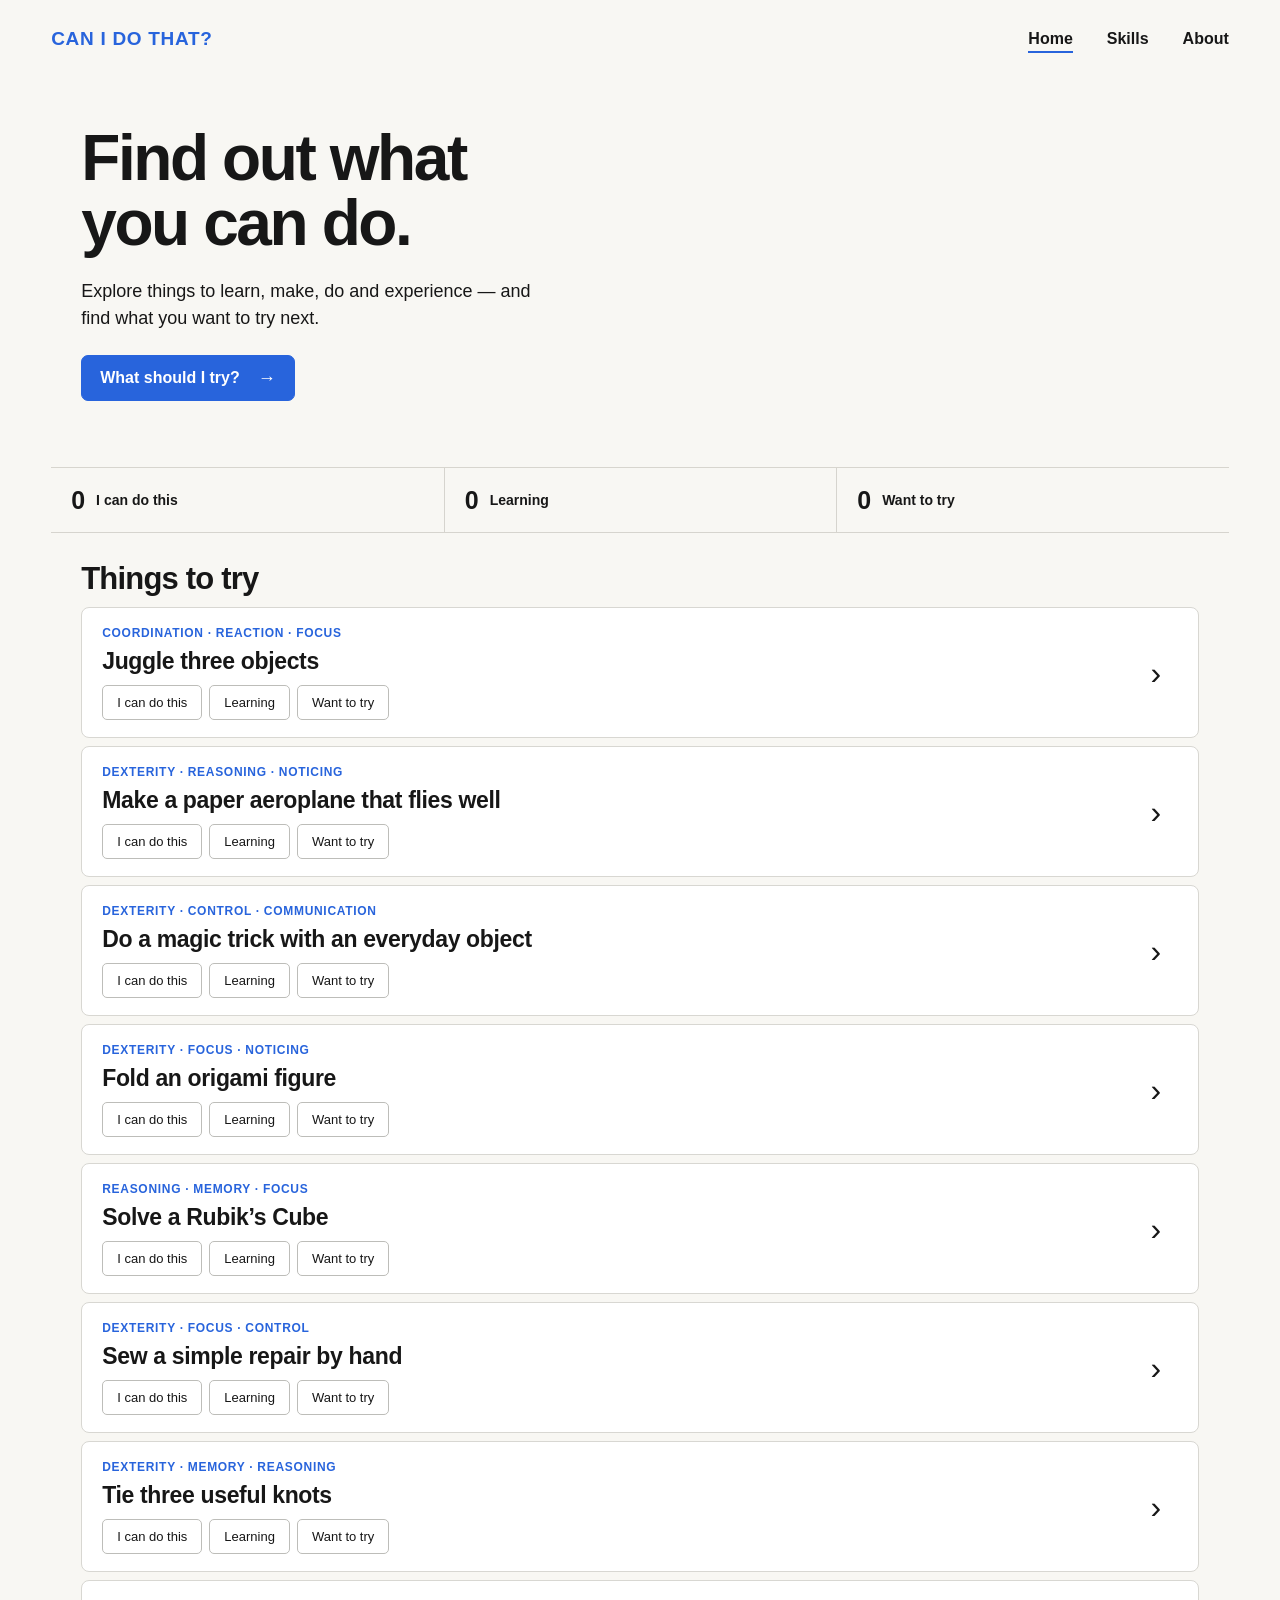
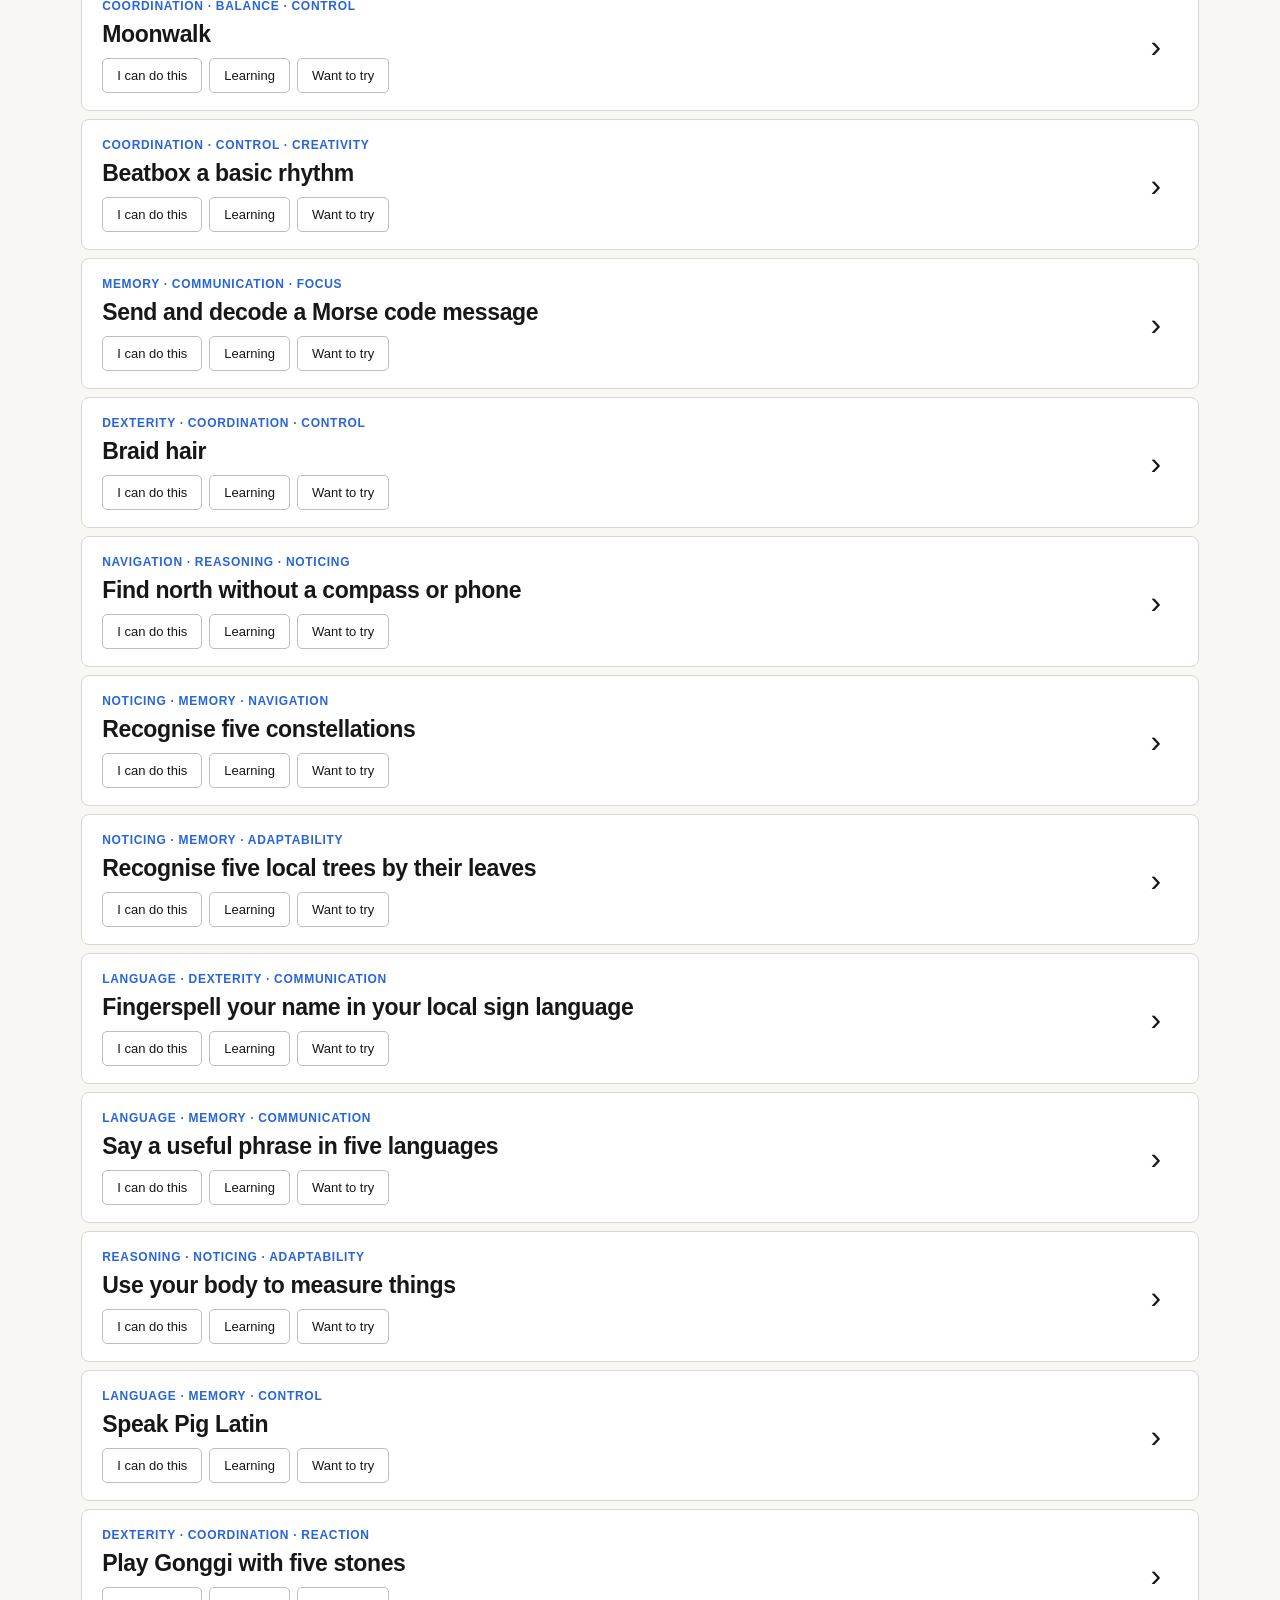
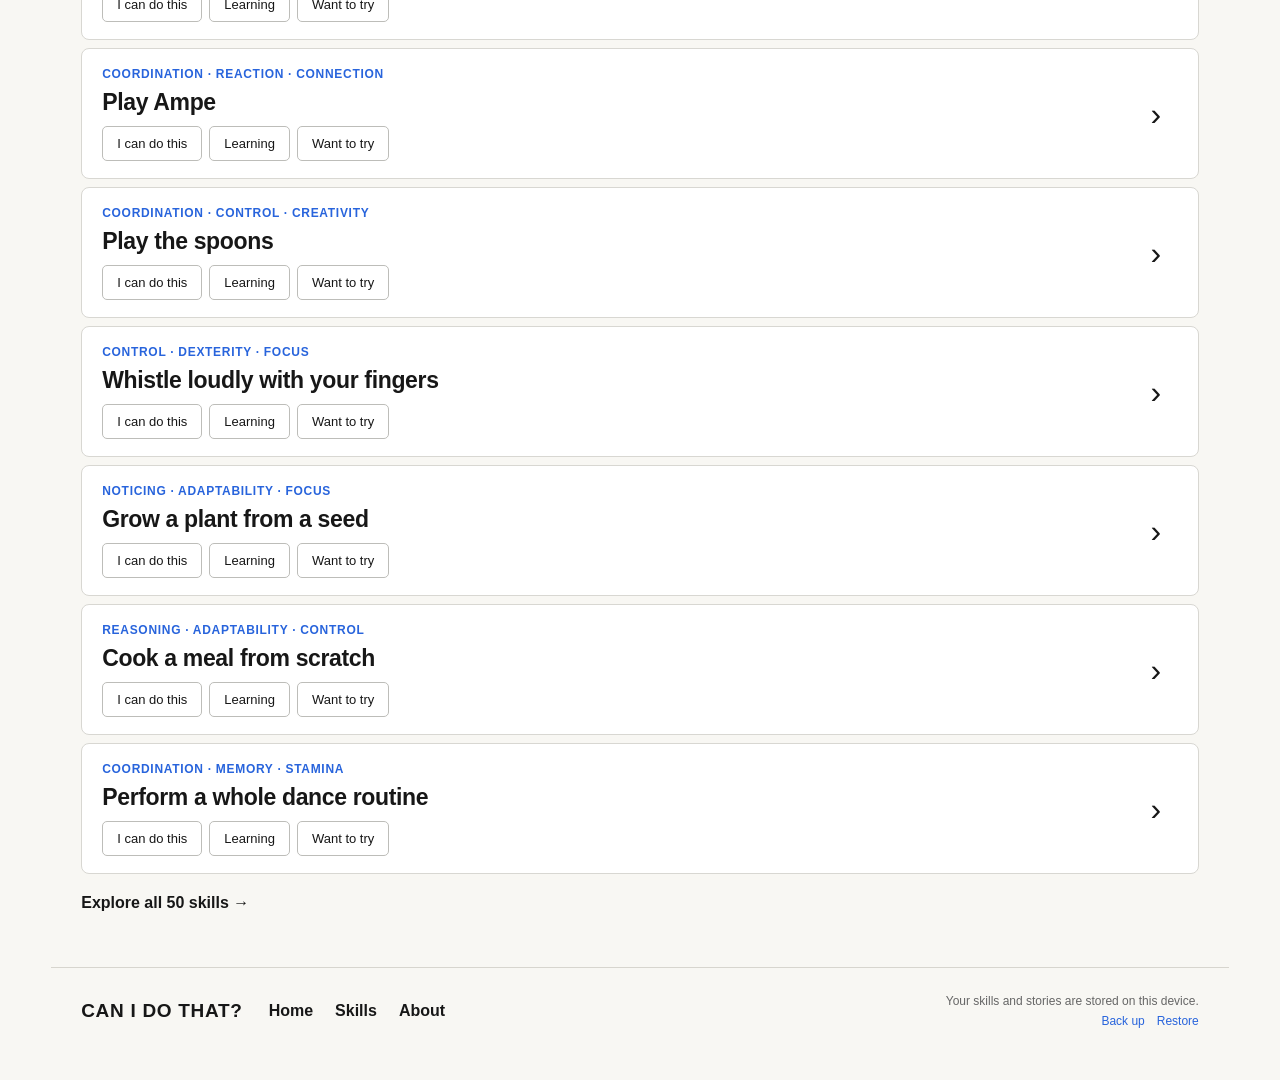
==== index.html @ 83c01583 "Add files via upload" ====
<!DOCTYPE html>
<html lang="en">
<head>
  <meta charset="UTF-8">
  <meta name="viewport" content="width=device-width, initial-scale=1.0">
  <title>Can I Do That?</title>
  <link rel="stylesheet" href="./style.css">
</head>

<body data-page="home">

  <main class="page">

    <header class="site-header">

      <a href="./index.html" class="brand">
        CAN I DO THAT?
      </a>

      <nav class="desktop-nav" aria-label="Main navigation">
        <a href="./index.html" aria-current="page">Home</a>
        <a href="./skills.html">Skills</a>
        <a href="./about.html">About</a>
      </nav>

    </header>


    <section class="hero">

      <div class="hero-copy">

        <h1>
          <span>Find out what</span>
          <span>you can do.</span>
        </h1>

        <p class="hero-intro">
          Explore things to learn, make, do and experience —
          and find what you want to try next.
        </p>

        <button
          class="primary-button home-try-button"
          type="button"
          data-open-try
        >
          What should I try?
          <span aria-hidden="true">→</span>
        </button>

      </div>


      <div class="hero-art">

        <img
          src="./images/hero.png"
          alt=""
          class="hero-image"
        >

      </div>

    </section>


    <section
      class="status-summary"
      aria-label="Your skill statuses"
    >

      <a
        class="summary-card"
        href="./skills.html?status=can"
      >
        <span
          id="canCount"
          class="summary-number"
        >
          0
        </span>

        <span class="summary-label">
          I can do this
        </span>
      </a>


      <a
        class="summary-card"
        href="./skills.html?status=learning"
      >
        <span
          id="learningCount"
          class="summary-number"
        >
          0
        </span>

        <span class="summary-label">
          Learning
        </span>
      </a>


      <a
        class="summary-card"
        href="./skills.html?status=want"
      >
        <span
          id="wantCount"
          class="summary-number"
        >
          0
        </span>

        <span class="summary-label">
          Want to try
        </span>
      </a>

    </section>


    <section class="skills-section home-skills">

      <div class="skills-heading">

        <h2>
          Things to try
        </h2>

      </div>


      <div
        id="homeSkillsContainer"
        class="skills-container"
      ></div>


      <a
        id="exploreAllSkills"
        class="explore-all-link"
        href="./skills.html"
      >
        Explore all skills →
      </a>

    </section>


    <footer class="site-footer">

      <a href="./index.html" class="footer-brand">
        CAN I DO THAT?
      </a>

      <nav class="footer-nav" aria-label="Footer navigation">
        <a href="./index.html">Home</a>
        <a href="./skills.html">Skills</a>
        <a href="./about.html">About</a>
      </nav>

      <div class="data-note">

        <p>
          Your skills and stories are stored on this device.
        </p>

        <div class="data-actions">

          <button type="button" data-backup>
            Back up
          </button>

          <button type="button" data-restore>
            Restore
          </button>

          <input
            class="restore-input"
            data-restore-input
            type="file"
            accept=".json,application/json"
          >

        </div>

      </div>

    </footer>

  </main>


  <!-- WHAT SHOULD I TRY? -->

  <dialog id="tryDialog" class="site-dialog">

    <div class="dialog-heading">

      <div>
        <p class="section-label">
          NOT SURE WHAT'S NEXT?
        </p>

        <h2>
          What should I try?
        </h2>
      </div>

      <button
        class="dialog-close"
        type="button"
        data-close-dialog="tryDialog"
      >
        Close
      </button>

    </div>

    <p class="dialog-intro">
      Pick something from the things you haven't started yet.
    </p>

    <button
      id="randomPickButton"
      class="primary-button"
      type="button"
    >
      What should I try?
    </button>

    <div
      id="suggestionResult"
      class="suggestion-result hidden"
    >

      <p class="section-label">
        HOW ABOUT...
      </p>

      <h3 id="suggestionName"></h3>

      <p
        id="suggestionCapabilities"
        class="suggestion-capabilities"
      ></p>

      <div class="suggestion-buttons">

        <button
          id="suggestionWantButton"
          class="primary-button"
          type="button"
        >
          Want to try
        </button>

        <button
          id="anotherSuggestionButton"
          type="button"
        >
          Another one
        </button>

      </div>

    </div>

    <p
      id="noSuggestionMessage"
      class="hidden"
    >
      Nothing to suggest right now.
    </p>

  </dialog>


  <!-- STORY -->

  <dialog
    id="storyDialog"
    class="site-dialog story-dialog"
  >

    <div class="dialog-heading">

      <div>

        <p class="section-label">
          YOUR STORY
        </p>

        <h2 id="storyDialogTitle">
          Your story
        </h2>

      </div>

      <button
        class="dialog-close"
        type="button"
        data-close-dialog="storyDialog"
      >
        Close
      </button>

    </div>

    <form id="storyForm">

      <label>
        When did you learn it?

        <input
          id="storyWhen"
          type="text"
          placeholder="Around 2007"
        >
      </label>

      <label>
        Who taught you?

        <input
          id="storyWho"
          type="text"
          placeholder="My grandad"
        >
      </label>

      <label>
        Where?

        <input
          id="storyWhere"
          type="text"
          placeholder="At home"
        >
      </label>

      <label>
        What do you remember?

        <textarea
          id="storyMemory"
          placeholder="The bit you want to remember..."
        ></textarea>
      </label>

      <div class="story-form-actions">

        <button
          class="primary-button"
          type="submit"
        >
          Save story
        </button>

        <button
          id="deleteStoryButton"
          class="text-button danger hidden"
          type="button"
        >
          Delete story
        </button>

      </div>

    </form>

  </dialog>


  <!-- ADD YOUR OWN SKILL -->

  <dialog id="addSkillDialog" class="site-dialog">

    <div class="dialog-heading">

      <div>

        <p class="section-label">
          YOUR COLLECTION
        </p>

        <h2 id="customSkillDialogTitle">
          Add your own skill
        </h2>

      </div>

      <button
        class="dialog-close"
        type="button"
        data-close-dialog="addSkillDialog"
      >
        Close
      </button>

    </div>

    <label>
      Skill name

      <input
        id="newSkillName"
        type="text"
        placeholder="Make Grandma's bread"
      >
    </label>

    <label>
      Human capability
      <span class="optional">(optional)</span>

      <select id="newSkillCapability">
        <option value="">
          No capability
        </option>
      </select>
    </label>

    <p
      id="addSkillMessage"
      class="form-message"
    ></p>

    <button
      id="saveNewSkillButton"
      class="primary-button"
      type="button"
    >
      Add skill
    </button>

  </dialog>


  <!-- HIDDEN SKILLS -->

  <dialog id="hiddenSkillsDialog" class="site-dialog">

    <div class="dialog-heading">

      <div>

        <p class="section-label">
          HIDDEN
        </p>

        <h2>
          Hidden skills
        </h2>

      </div>

      <button
        class="dialog-close"
        type="button"
        data-close-dialog="hiddenSkillsDialog"
      >
        Close
      </button>

    </div>

    <p class="form-help">
      Bring back only the ones you want.
    </p>

    <div id="hiddenSkillsContainer"></div>

  </dialog>


  <script src="./script.js"></script>

</body>
</html>
---- style.css ----
* {
  box-sizing: border-box;
}

html {
  scroll-behavior: smooth;
}

body {
  margin: 0;
  background: #f8f7f3;
  color: #171717;
  font-family: Arial, Helvetica, sans-serif;
}

button,
input,
textarea,
select {
  font: inherit;
}

button,
a {
  -webkit-tap-highlight-color: transparent;
}

button {
  cursor: pointer;
}

.hidden {
  display: none !important;
}

.page {
  width: min(92%, 1180px);
  margin: 0 auto;
  padding-bottom: 42px;
}


/* HEADER */

.site-header {
  min-height: 78px;
  display: flex;
  justify-content: space-between;
  align-items: center;
  gap: 30px;
  border-bottom: 1px solid transparent;
}

.brand {
  color: #2864dc;
  font-size: 19px;
  font-weight: 800;
  letter-spacing: 0.7px;
  text-decoration: none;
}

.footer-brand {
  color: #171717;
  font-size: 19px;
  font-weight: 800;
  letter-spacing: 0.7px;
  text-decoration: none;
}

.desktop-nav {
  display: flex;
  align-items: center;
  gap: 34px;
}

.desktop-nav a,
.footer-nav a {
  color: #171717;
  font-weight: 600;
  text-decoration: none;
}

.desktop-nav a {
  position: relative;
}

.desktop-nav a::after {
  content: "";
  position: absolute;
  left: 0;
  right: 0;
  bottom: -5px;
  height: 2px;
  background: #2864dc;
  transform: scaleX(0);
  transform-origin: left;
  transition: transform 0.18s ease;
}

.desktop-nav a[aria-current="page"]::after {
  transform: scaleX(1);
}

.desktop-nav a:hover::after {
  transform: scaleX(1);
}

.footer-nav a:hover {
  text-decoration: underline;
}


/* HOME HERO */

.hero {
  min-height: 390px;
  display: grid;
  grid-template-columns:
    minmax(470px, 1.03fr)
    minmax(350px, 0.97fr);
  align-items: center;
  column-gap: 48px;
  padding: 10px 30px 28px;
  border-bottom: 1px solid #d7d5ce;
}

.hero-copy {
  max-width: 630px;
  padding-right: 10px;
}

.hero h1 {
  margin: 0;
  font-size: clamp(46px, 5vw, 69px);
  line-height: 1.02;
  letter-spacing: -2.4px;
}

.hero h1 span {
  display: block;
}

.hero-intro {
  max-width: 455px;
  margin: 22px 0 0;
  font-size: 18px;
  line-height: 1.5;
}


/* BUTTONS */

.hero-button,
.primary-button,
.secondary-button,
.show-more-button {
  min-height: 46px;
  border-radius: 7px;
  padding: 0 18px;
  font-weight: 700;
}

.hero-button {
  display: inline-flex;
  align-items: center;
  gap: 18px;
  margin-top: 23px;
  border: 1px solid #2a2a2a;
  color: #171717;
  background: transparent;
}

.hero-button:hover,
.secondary-button:hover,
.show-more-button:hover {
  background: #ffffff;
}

.primary-button {
  min-height: 46px;
  border: 1px solid #2864dc;
  border-radius: 7px;
  padding: 0 18px;
  background: #2864dc;
  color: #ffffff;
  font-weight: 700;
}

.primary-button:hover {
  filter: brightness(0.96);
}

.secondary-button,
.show-more-button {
  border: 1px solid #bdbdb9;
  background: transparent;
  color: #171717;
}


/* HOME WHAT SHOULD I TRY */

.home-try-button {
  display: inline-flex;
  align-items: center;
  justify-content: center;
  gap: 18px;
  margin-top: 23px;
}

.home-try-button span {
  font-size: 18px;
  line-height: 1;
}


/* HERO IMAGE */

.hero-art {
  min-width: 0;
  display: flex;
  align-items: center;
  justify-content: center;
}

.hero-image {
  display: block;
  width: 100%;
  max-width: 500px;
  height: auto;
  object-fit: contain;
  transform: translateY(-12px);
}


/* SHARED STATUS SUMMARY */

.status-summary {
  width: 100%;
  display: grid;
  grid-template-columns: repeat(3, minmax(0, 1fr));
  border-bottom: 1px solid #d6d4ce;
}

.summary-card {
  min-height: 64px;
  display: flex;
  align-items: center;
  gap: 11px;
  padding: 9px 20px;
  color: #171717;
  text-decoration: none;
}

.summary-card + .summary-card {
  border-left: 1px solid #d6d4ce;
}

.summary-card:hover {
  background: #f3f2ed;
}

.summary-number {
  flex: 0 0 auto;
  font-size: 25px;
  font-weight: 800;
  line-height: 1;
}

.summary-label {
  font-size: 14px;
  font-weight: 600;
  line-height: 1.2;
}


/* SKILLS SECTIONS */

.skills-section {
  padding: 28px 30px 0;
}

.skills-heading {
  display: flex;
  justify-content: space-between;
  align-items: center;
  gap: 20px;
}

.skills-heading h2 {
  margin: 0;
  font-size: 31px;
  letter-spacing: -0.8px;
}

.section-action-button,
.text-button {
  border: 0;
  padding: 6px 0;
  background: transparent;
  color: #555555;
  font-size: 14px;
}

.section-action-button:hover,
.text-button:hover {
  color: #2864dc;
  text-decoration: underline;
}

.explore-all-link {
  display: inline-flex;
  margin-top: 20px;
  color: #171717;
  font-size: 16px;
  font-weight: 700;
  text-decoration: none;
}

.explore-all-link:hover {
  text-decoration: underline;
}


/* STANDARD PAGE INTRO */

.skills-page-intro,
.about-page-intro {
  padding: 52px 30px 26px;
  border-bottom: 1px solid #d7d5ce;
}

.skills-page-intro h1,
.about-page h1 {
  margin: 4px 0 8px;
  font-size: clamp(40px, 5vw, 64px);
  letter-spacing: -2px;
}

.skills-page-intro > p:last-child {
  margin: 0;
  font-size: 19px;
  line-height: 1.5;
}

.section-label {
  margin: 0;
  color: #2864dc;
  font-size: 11px;
  font-weight: 800;
  letter-spacing: 1px;
}


/* ALL SKILLS PAGE */

.skills-page-actions {
  display: flex;
  gap: 10px;
  flex-wrap: wrap;
  margin-bottom: 16px;
}


/* SEARCH */

.skills-tools {
  max-width: 520px;
}

.search-wrap {
  position: relative;
  min-width: 0;
}

.search-wrap input {
  width: 100%;
  height: 46px;
  margin: 0;
  padding: 0 72px 0 45px;
  border: 1px solid #c9c9c5;
  border-radius: 6px;
  background: #ffffff;
  color: #171717;
  font-size: 16px;
}

.search-wrap input:focus,
input:focus,
textarea:focus,
select:focus {
  outline: 2px solid #2864dc;
  outline-offset: 1px;
}

.search-icon {
  position: absolute;
  left: 15px;
  top: 50%;
  transform: translateY(-50%);
  color: #505050;
  font-size: 23px;
  pointer-events: none;
}

.clear-search-button {
  position: absolute;
  right: 8px;
  top: 50%;
  transform: translateY(-50%);
  border: 0;
  padding: 8px;
  color: #2864dc;
  background: transparent;
}


/* CAPABILITY FILTERS */

.filter-block {
  margin-top: 18px;
}

.filter-label {
  margin: 0 0 9px;
  font-size: 13px;
  font-weight: 700;
}

.capability-filters {
  display: flex;
  flex-wrap: wrap;
  gap: 7px;
}

.filter-button {
  min-height: 36px;
  padding: 6px 12px;
  border: 1px solid #c4c3be;
  border-radius: 999px;
  background: transparent;
  color: #171717;
}

.filter-button:hover {
  border-color: #2864dc;
}

.filter-button.active {
  border-color: #2864dc;
  background: #e8f0ff;
  color: #174fae;
  font-weight: 700;
}


/* RESULTS */

.results-line {
  display: flex;
  justify-content: space-between;
  align-items: center;
  gap: 18px;
  margin-top: 22px;
}

.results-line p {
  margin: 0;
  color: #555555;
  font-size: 14px;
}

.personal-view {
  margin-top: 10px;
  padding: 10px 12px;
  border: 1px solid #d8d7d2;
  border-radius: 7px;
  background: #ffffff;
  font-size: 14px;
}

.personal-view a {
  color: #2864dc;
}


/* SKILL CARDS */

.skills-container {
  margin-top: 10px;
}

.skill-card {
  position: relative;
  margin-top: 8px;
  padding: 17px 74px 17px 20px;
  background: #ffffff;
  border: 1px solid #d8d7d2;
  border-radius: 8px;
}

.skill-card:first-child {
  margin-top: 0;
}

.skill-main {
  min-width: 0;
  width: 100%;
}

.capabilities {
  margin: 0;
  color: #2864dc;
  font-size: 12px;
  line-height: 1.4;
  font-weight: 800;
  letter-spacing: 0.7px;
}

.custom-label {
  margin-left: 8px;
  padding: 2px 5px;
  border: 1px solid #c9c9c5;
  border-radius: 4px;
  color: #666666;
  font-size: 10px;
  font-weight: 700;
  letter-spacing: 0.5px;
}

.skill-card h3 {
  margin: 6px 0 0;
  font-size: 23px;
  line-height: 1.14;
  letter-spacing: -0.35px;
}


/* CARD ARROW */

.skill-toggle {
  position: absolute;
  right: 20px;
  top: 50%;
  transform: translateY(-50%);
  width: 44px;
  height: 44px;
  border: 0;
  background: transparent;
  color: #171717;
  font-size: 32px;
  line-height: 1;
  transition: transform 0.18s ease;
}

.skill-card.details-open .skill-toggle {
  transform: translateY(-50%) rotate(90deg);
}


/* STATUS BUTTONS */

.status-buttons {
  display: flex;
  flex-wrap: wrap;
  gap: 7px;
  margin-top: 11px;
}

.status-buttons button {
  min-height: 35px;
  padding: 7px 14px;
  border: 1px solid #bdbdb9;
  border-radius: 5px;
  background: transparent;
  color: #171717;
  font-size: 13px;
}

.status-buttons button:hover {
  border-color: #2864dc;
}

.status-buttons button.selected {
  border-color: #2864dc;
  background: #e8f0ff;
  color: #174fae;
  box-shadow:
    inset 0 0 0 1px rgba(40, 100, 220, 0.2);
  font-weight: 700;
}


/* CARD DETAILS */

.skill-details {
  margin-top: 16px;
  padding-top: 17px;
  border-top: 1px solid #dfded8;
}

.story-heading {
  margin: 0 0 10px;
  color: #2864dc;
  font-size: 11px;
  font-weight: 800;
  letter-spacing: 1px;
}

.story-display {
  margin: 0 0 12px;
}

.story-details {
  margin: 0;
  color: #666666;
  font-size: 14px;
  line-height: 1.5;
}

.story-memory {
  max-width: 650px;
  margin: 9px 0 0;
  font-size: 15px;
  line-height: 1.55;
}

.skill-secondary-actions,
.story-saved-actions {
  display: flex;
  flex-wrap: wrap;
  gap: 16px;
  align-items: center;
}

.skill-secondary-actions {
  justify-content: flex-end;
  padding-top: 14px;
  border-top: 1px solid #e5e3dd;
}

.skill-action {
  padding: 0;
  border: 0;
  background: transparent;
  color: #555555;
  font-size: 13px;
}

.skill-action:hover {
  color: #2864dc;
  text-decoration: underline;
}

.danger {
  color: #aa2222;
}


/* SHOW MORE */

.show-more-button {
  display: block;
  min-width: 160px;
  margin: 22px auto 0;
}


/* FOOTER */

.site-footer {
  margin-top: 55px;
  padding: 26px 30px 10px;
  border-top: 1px solid #d7d5ce;
  display: grid;
  grid-template-columns: auto 1fr auto;
  align-items: center;
  gap: 26px;
}

.footer-nav {
  display: flex;
  gap: 22px;
}

.data-note {
  text-align: right;
  color: #666666;
  font-size: 12px;
}

.data-note p {
  margin: 0 0 6px;
}

.data-actions {
  display: flex;
  justify-content: flex-end;
  gap: 12px;
}

.data-actions button {
  border: 0;
  padding: 0;
  background: transparent;
  color: #2864dc;
  font-size: 12px;
}

.restore-input {
  display: none;
}


/* DIALOGS / POPUPS */

.site-dialog {
  width: min(92%, 600px);
  padding: 26px;
  border: 1px solid #d1cfc8;
  border-radius: 10px;
  background: #f8f7f3;
  color: #171717;
}

.site-dialog::backdrop {
  background: rgba(0, 0, 0, 0.35);
}

.dialog-heading {
  display: flex;
  justify-content: space-between;
  gap: 20px;
  align-items: flex-start;
  margin-bottom: 18px;
}

.dialog-heading h2 {
  margin: 4px 0 0;
  font-size: 29px;
  letter-spacing: -0.6px;
}

.dialog-close {
  border: 0;
  background: transparent;
  color: #555555;
  padding: 4px;
}

.dialog-intro,
.form-help {
  color: #666666;
  line-height: 1.5;
}

.site-dialog label {
  display: block;
  margin-top: 14px;
  font-weight: 700;
  font-size: 14px;
}

.site-dialog input,
.site-dialog textarea,
.site-dialog select {
  width: 100%;
  margin-top: 7px;
  padding: 11px 12px;
  border: 1px solid #c9c9c5;
  border-radius: 6px;
  background: #ffffff;
  color: #171717;
  font-size: 16px;
}

.site-dialog textarea {
  min-height: 105px;
  resize: vertical;
}

.optional {
  color: #777777;
  font-weight: 400;
}

.form-message {
  min-height: 18px;
  margin: 10px 0;
  color: #aa2222;
  font-size: 13px;
}


/* RANDOM SKILL */

.suggestion-result {
  margin-top: 20px;
  padding-top: 18px;
  border-top: 1px solid #d8d7d2;
}

.suggestion-result h3 {
  margin: 7px 0;
  font-size: 28px;
}

.suggestion-capabilities {
  margin: 0;
  color: #2864dc;
  font-size: 12px;
  font-weight: 800;
  letter-spacing: 0.6px;
  text-transform: uppercase;
}

.suggestion-buttons {
  display: flex;
  gap: 10px;
  margin-top: 18px;
}

.suggestion-buttons > button:last-child {
  border: 0;
  background: transparent;
  color: #555555;
}


/* STORY FORM */

.story-form-actions {
  display: flex;
  align-items: center;
  gap: 16px;
  margin-top: 18px;
}


/* HIDDEN SKILLS */

.hidden-skill-row {
  display: flex;
  justify-content: space-between;
  align-items: center;
  gap: 16px;
  padding: 12px 0;
  border-bottom: 1px solid #dfddd6;
}

.hidden-skill-row span {
  display: block;
  margin-top: 3px;
  color: #666666;
  font-size: 12px;
}

.hidden-skill-row button {
  border: 0;
  background: transparent;
  color: #2864dc;
}


/* ABOUT PAGE */

.about-page {
  padding: 0;
}

.about-page-intro-inner {
  max-width: 790px;
}

.about-lead {
  margin: 0;
  font-size: 19px;
  font-weight: 400;
  line-height: 1.5;
}


/* ABOUT BODY COPY */

.about-copy {
  max-width: 850px;
  padding-left: 30px;
  padding-right: 30px;
  font-size: 18px;
  line-height: 1.65;
}

.about-copy-opening {
  padding-top: 34px;
  padding-bottom: 22px;
}

.about-copy-middle {
  padding-top: 36px;
  padding-bottom: 24px;
}

.about-copy p {
  margin: 0 0 21px;
}

.about-copy p:last-child {
  margin-bottom: 0;
}


/* ABOUT ACTION WORDS */

.about-action-strip {
  min-height: 110px;
  display: flex;
  align-items: center;
  justify-content: space-between;
  gap: 20px;
  padding: 28px 30px;
  color: #2864dc;
  overflow: hidden;
}

.about-action-strip span {
  font-size: clamp(20px, 2.4vw, 31px);
  font-weight: 800;
  letter-spacing: -0.5px;
}


/* ABOUT CLOSING */

.about-closing {
  padding: 42px 30px 34px;
}

.about-closing-inner {
  max-width: 980px;
}

.about-closing-main {
  margin: 0;
  font-size: clamp(38px, 4.8vw, 61px);
  font-weight: 800;
  line-height: 1.05;
  letter-spacing: -2px;
}

.about-closing-blue {
  margin-top: 6px;
  color: #2864dc;
}

.about-closing-support {
  max-width: 700px;
  margin: 28px 0 0;
  font-size: 18px;
  line-height: 1.55;
}

.about-closing-question {
  display: inline-flex;
  align-items: center;
  gap: 14px;
  margin: 34px 0 0;
  font-size: clamp(30px, 3.5vw, 44px);
  font-weight: 800;
  line-height: 1.1;
  letter-spacing: -1.2px;
}

.about-closing-question span {
  color: #2864dc;
  font-size: 0.95em;
}


/* ABOUT FOOTER */

body[data-page="about"] .site-footer {
  margin-top: 26px;
  border-top: 1px solid #d7d5ce;
}


/* MOBILE */

@media (max-width: 820px) {

  .page {
    width: min(94%, 760px);
  }

  .site-header {
    min-height: 68px;
    gap: 18px;
  }

  .brand {
    font-size: 16px;
  }

  .desktop-nav {
    gap: 16px;
  }

  .desktop-nav a {
    font-size: 14px;
  }

  .hero {
    min-height: 0;
    grid-template-columns: 1fr;
    gap: 25px;
    padding: 34px 16px 28px;
  }

  .hero-copy {
    padding-right: 0;
  }

  .hero h1 {
    font-size: clamp(43px, 12vw, 60px);
  }

  .hero-art {
    order: -1;
  }

  .hero-image {
    max-width: 390px;
    transform: none;
  }


  /* MOBILE STATUS SUMMARY */

  .status-summary {
    grid-template-columns: 1fr;
  }

  .summary-card + .summary-card {
    border-left: 0;
    border-top: 1px solid #d6d4ce;
  }


  /* MOBILE PAGE SPACING */

  .skills-section,
  .skills-page-intro,
  .about-page-intro,
  .about-copy,
  .about-closing {
    padding-left: 16px;
    padding-right: 16px;
  }

  .skills-page-intro,
  .about-page-intro {
    padding-top: 40px;
    padding-bottom: 24px;
  }


  /* MOBILE ABOUT */

  .about-copy-opening {
    padding-top: 28px;
    padding-bottom: 22px;
  }

  .about-copy-middle {
    padding-top: 28px;
    padding-bottom: 24px;
  }

  .about-action-strip {
    min-height: 0;
    display: flex;
    flex-wrap: wrap;
    justify-content: flex-start;
    gap: 12px 20px;
    padding: 24px 16px;
  }

  .about-action-strip span {
    font-size: 20px;
  }

  .about-closing {
    padding-top: 36px;
    padding-bottom: 28px;
  }

  .about-closing-main {
    font-size: clamp(34px, 10vw, 48px);
  }

  .about-closing-support {
    margin-top: 24px;
    font-size: 17px;
  }

  .about-closing-question {
    margin-top: 28px;
    font-size: clamp(29px, 8vw, 38px);
  }

  body[data-page="about"] .site-footer {
    margin-top: 20px;
  }


  /* MOBILE SKILLS */

  .skills-heading {
    align-items: flex-start;
    flex-direction: column;
    gap: 8px;
  }

  .capability-filters {
    flex-wrap: nowrap;
    overflow-x: auto;
    padding-bottom: 5px;
  }

  .filter-button {
    flex: 0 0 auto;
  }

  .skill-card {
    padding: 16px 58px 16px 15px;
  }

  .skill-toggle {
    right: 8px;
  }

  .status-buttons button {
    flex: 1 1 auto;
  }


  /* MOBILE FOOTER */

  .site-footer {
    grid-template-columns: 1fr;
    align-items: start;
    padding-left: 16px;
    padding-right: 16px;
  }

  .data-note {
    text-align: left;
  }

  .data-actions {
    justify-content: flex-start;
  }
}
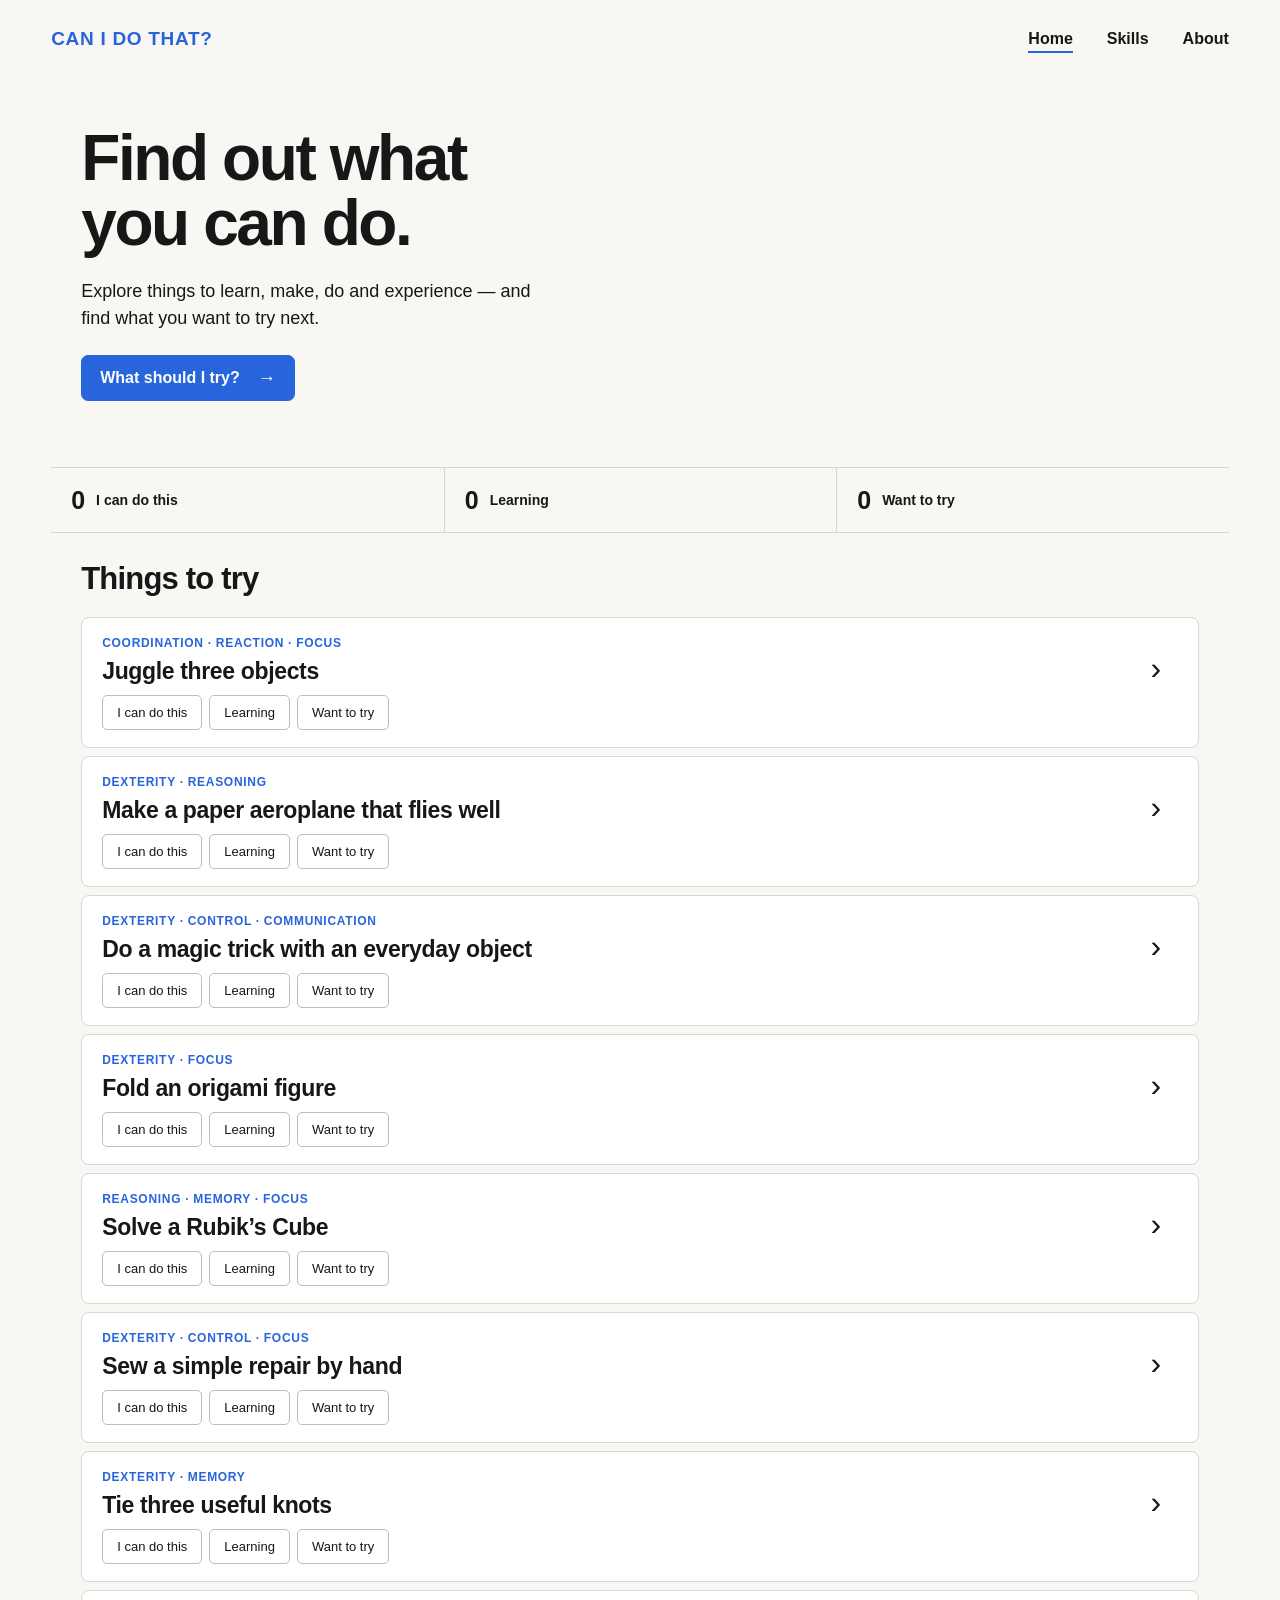
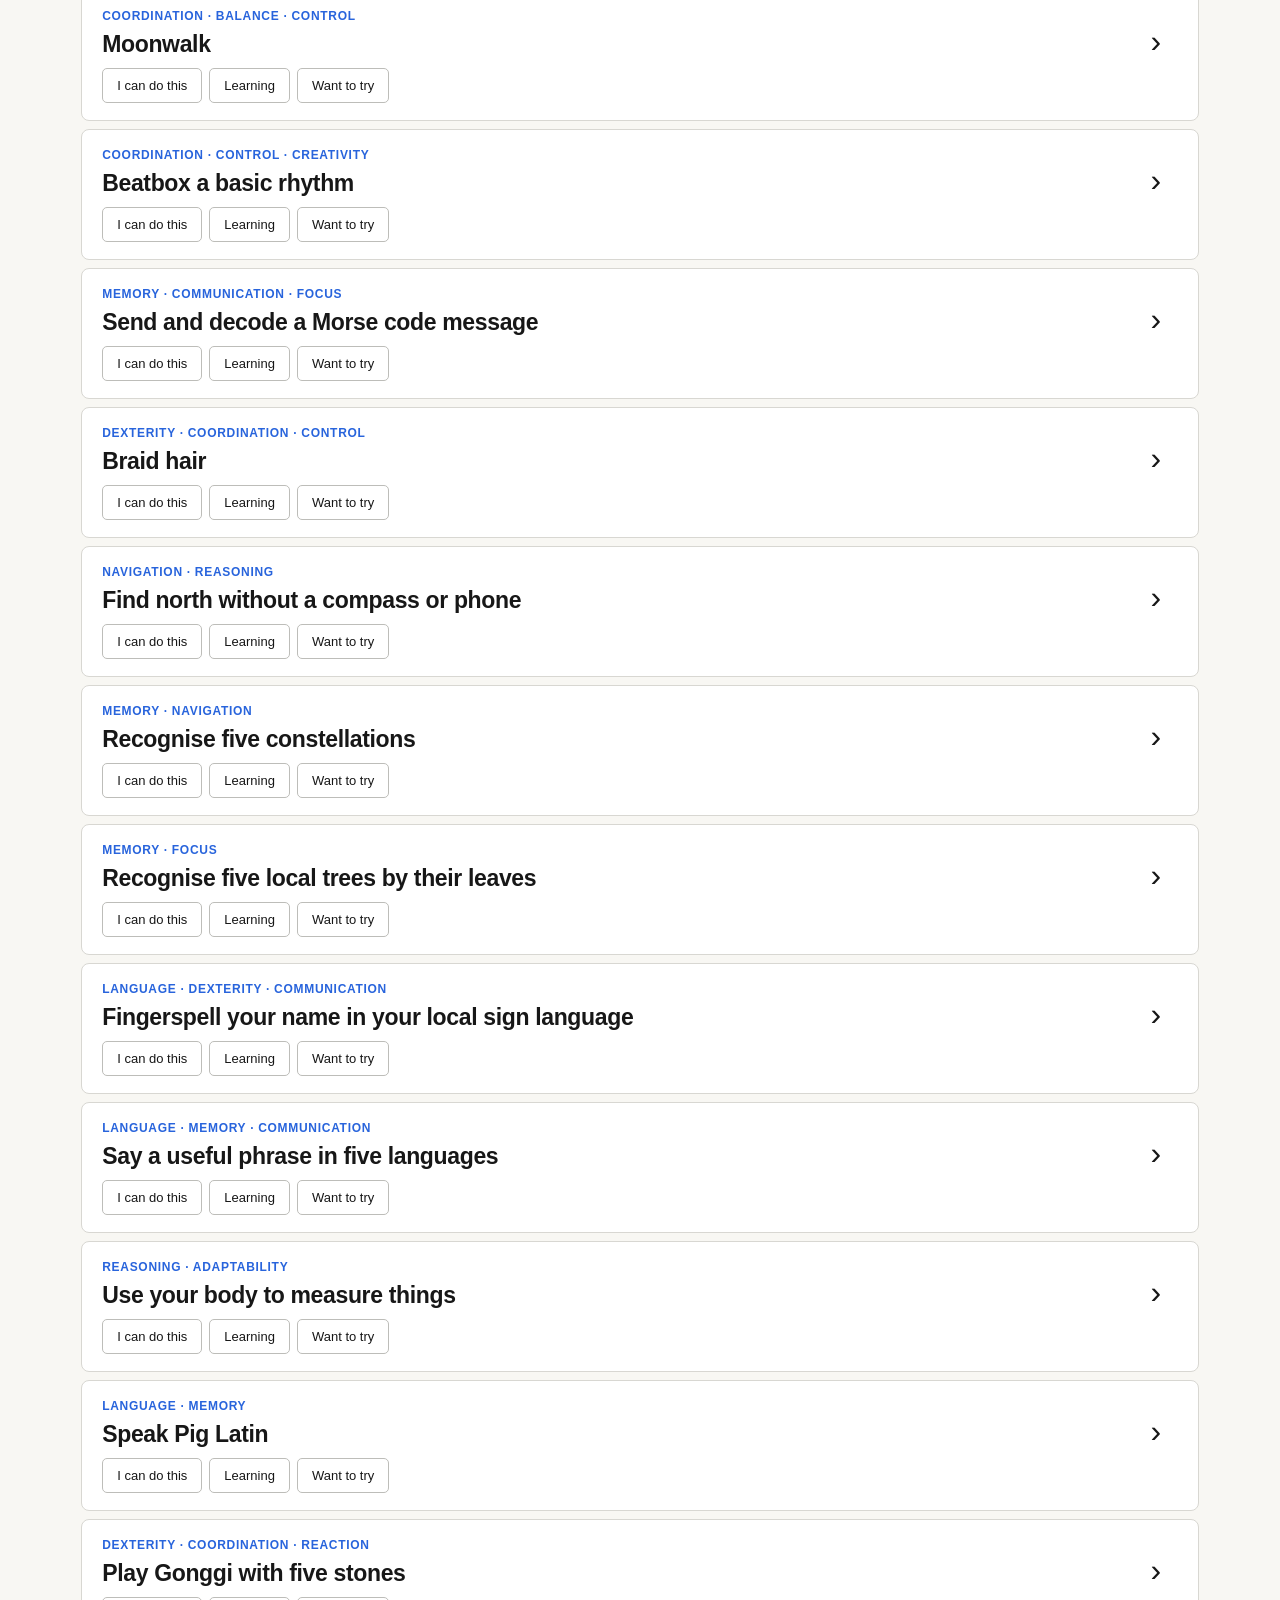
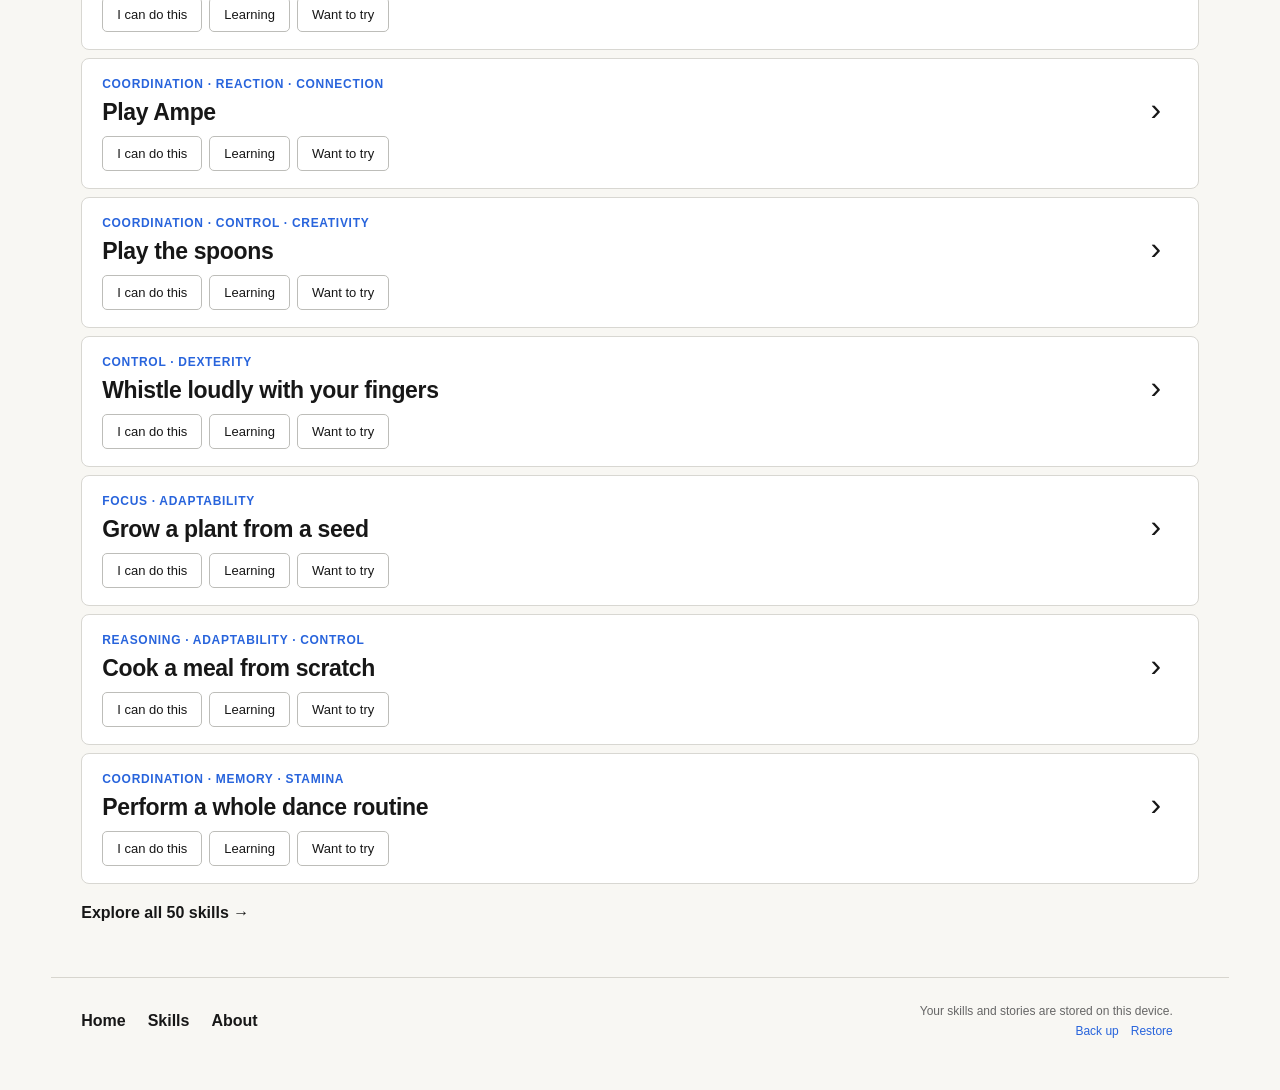
==== commit bb029c39: "Add files via upload" ====
--- a/index.html
+++ b/index.html
@@ -1,30 +1,68 @@
 <!DOCTYPE html>
 <html lang="en">
+
 <head>
   <meta charset="UTF-8">
-  <meta name="viewport" content="width=device-width, initial-scale=1.0">
+
+  <meta
+    name="viewport"
+    content="width=device-width, initial-scale=1.0"
+  >
+
   <title>Can I Do That?</title>
-  <link rel="stylesheet" href="./style.css">
+
+  <link
+    rel="stylesheet"
+    href="./style.css"
+  >
 </head>
 
+
 <body data-page="home">
 
   <main class="page">
 
+
+    <!-- HEADER -->
+
     <header class="site-header">
 
-      <a href="./index.html" class="brand">
+      <a
+        href="./index.html"
+        class="brand"
+        aria-current="page"
+      >
         CAN I DO THAT?
       </a>
 
-      <nav class="desktop-nav" aria-label="Main navigation">
-        <a href="./index.html" aria-current="page">Home</a>
-        <a href="./skills.html">Skills</a>
-        <a href="./about.html">About</a>
+
+      <nav
+        class="desktop-nav"
+        aria-label="Main navigation"
+      >
+
+        <a
+          href="./index.html"
+          aria-current="page"
+        >
+          Home
+        </a>
+
+        <a href="./skills.html">
+          Skills
+        </a>
+
+        <a href="./about.html">
+          About
+        </a>
+
       </nav>
 
     </header>
 
+
+
+    <!-- HERO -->
 
     <section class="hero">
 
@@ -35,10 +73,11 @@
           <span>you can do.</span>
         </h1>
 
+
         <p class="hero-intro">
-          Explore things to learn, make, do and experience —
-          and find what you want to try next.
+          Explore things to learn, make, do and experience — and find what you want to try next.
         </p>
+
 
         <button
           class="primary-button home-try-button"
@@ -46,7 +85,10 @@
           data-open-try
         >
           What should I try?
-          <span aria-hidden="true">→</span>
+
+          <span aria-hidden="true">
+            →
+          </span>
         </button>
 
       </div>
@@ -65,15 +107,19 @@
     </section>
 
 
+
+    <!-- STATUS SUMMARY -->
+
     <section
       class="status-summary"
-      aria-label="Your skill statuses"
+      aria-label="Your skill progress"
     >
 
       <a
         class="summary-card"
         href="./skills.html?status=can"
       >
+
         <span
           id="canCount"
           class="summary-number"
@@ -84,6 +130,7 @@
         <span class="summary-label">
           I can do this
         </span>
+
       </a>
 
 
@@ -91,6 +138,7 @@
         class="summary-card"
         href="./skills.html?status=learning"
       >
+
         <span
           id="learningCount"
           class="summary-number"
@@ -101,6 +149,7 @@
         <span class="summary-label">
           Learning
         </span>
+
       </a>
 
 
@@ -108,6 +157,7 @@
         class="summary-card"
         href="./skills.html?status=want"
       >
+
         <span
           id="wantCount"
           class="summary-number"
@@ -118,10 +168,14 @@
         <span class="summary-label">
           Want to try
         </span>
+
       </a>
 
     </section>
 
+
+
+    <!-- THINGS TO TRY -->
 
     <section class="skills-section home-skills">
 
@@ -145,23 +199,36 @@
         class="explore-all-link"
         href="./skills.html"
       >
-        Explore all skills →
+        Explore all 50 skills →
       </a>
 
     </section>
 
 
+
+    <!-- FOOTER -->
+
     <footer class="site-footer">
 
-      <a href="./index.html" class="footer-brand">
-        CAN I DO THAT?
-      </a>
-
-      <nav class="footer-nav" aria-label="Footer navigation">
-        <a href="./index.html">Home</a>
-        <a href="./skills.html">Skills</a>
-        <a href="./about.html">About</a>
+      <nav
+        class="footer-nav"
+        aria-label="Footer navigation"
+      >
+
+        <a href="./index.html">
+          Home
+        </a>
+
+        <a href="./skills.html">
+          Skills
+        </a>
+
+        <a href="./about.html">
+          About
+        </a>
+
       </nav>
+
 
       <div class="data-note">
 
@@ -169,13 +236,20 @@
           Your skills and stories are stored on this device.
         </p>
 
+
         <div class="data-actions">
 
-          <button type="button" data-backup>
+          <button
+            type="button"
+            data-backup
+          >
             Back up
           </button>
 
-          <button type="button" data-restore>
+          <button
+            type="button"
+            data-restore
+          >
             Restore
           </button>
 
@@ -192,24 +266,28 @@
 
     </footer>
 
+
   </main>
 
 
-  <!-- WHAT SHOULD I TRY? -->
-
-  <dialog id="tryDialog" class="site-dialog">
+
+  <!-- WHAT SHOULD I TRY -->
+
+  <dialog
+    id="tryDialog"
+    class="site-dialog"
+  >
 
     <div class="dialog-heading">
 
       <div>
-        <p class="section-label">
-          NOT SURE WHAT'S NEXT?
-        </p>
 
         <h2>
-          What should I try?
+          Something to try
         </h2>
-      </div>
+
+      </div>
+
 
       <button
         class="dialog-close"
@@ -221,34 +299,21 @@
 
     </div>
 
-    <p class="dialog-intro">
-      Pick something from the things you haven't started yet.
-    </p>
-
-    <button
-      id="randomPickButton"
-      class="primary-button"
-      type="button"
-    >
-      What should I try?
-    </button>
 
     <div
       id="suggestionResult"
       class="suggestion-result hidden"
     >
 
-      <p class="section-label">
-        HOW ABOUT...
-      </p>
-
-      <h3 id="suggestionName"></h3>
-
       <p
         id="suggestionCapabilities"
         class="suggestion-capabilities"
       ></p>
 
+
+      <h3 id="suggestionName"></h3>
+
+
       <div class="suggestion-buttons">
 
         <button
@@ -259,6 +324,7 @@
           Want to try
         </button>
 
+
         <button
           id="anotherSuggestionButton"
           type="button"
@@ -269,22 +335,24 @@
       </div>
 
     </div>
+
 
     <p
       id="noSuggestionMessage"
       class="hidden"
     >
-      Nothing to suggest right now.
+      You've already started everything here.
     </p>
 
   </dialog>
 
 
-  <!-- STORY -->
+
+  <!-- STORY DIALOG -->
 
   <dialog
     id="storyDialog"
-    class="site-dialog story-dialog"
+    class="site-dialog"
   >
 
     <div class="dialog-heading">
@@ -300,6 +368,7 @@
         </h2>
 
       </div>
+
 
       <button
         class="dialog-close"
@@ -311,46 +380,71 @@
 
     </div>
 
+
     <form id="storyForm">
 
-      <label>
-        When did you learn it?
-
-        <input
-          id="storyWhen"
-          type="text"
-          placeholder="Around 2007"
-        >
+      <label for="storyWhen">
+
+        When
+
+        <span class="optional">
+          (optional)
+        </span>
+
       </label>
 
-      <label>
-        Who taught you?
-
-        <input
-          id="storyWho"
-          type="text"
-          placeholder="My grandad"
-        >
+      <input
+        id="storyWhen"
+        type="text"
+      >
+
+
+      <label for="storyWho">
+
+        Who were you with?
+
+        <span class="optional">
+          (optional)
+        </span>
+
       </label>
 
-      <label>
+      <input
+        id="storyWho"
+        type="text"
+      >
+
+
+      <label for="storyWhere">
+
         Where?
 
-        <input
-          id="storyWhere"
-          type="text"
-          placeholder="At home"
-        >
+        <span class="optional">
+          (optional)
+        </span>
+
       </label>
 
-      <label>
+      <input
+        id="storyWhere"
+        type="text"
+      >
+
+
+      <label for="storyMemory">
+
         What do you remember?
 
-        <textarea
-          id="storyMemory"
-          placeholder="The bit you want to remember..."
-        ></textarea>
+        <span class="optional">
+          (optional)
+        </span>
+
       </label>
+
+      <textarea
+        id="storyMemory"
+      ></textarea>
+
 
       <div class="story-form-actions">
 
@@ -361,9 +455,10 @@
           Save story
         </button>
 
+
         <button
           id="deleteStoryButton"
-          class="text-button danger hidden"
+          class="skill-action danger hidden"
           type="button"
         >
           Delete story
@@ -376,109 +471,17 @@
   </dialog>
 
 
-  <!-- ADD YOUR OWN SKILL -->
-
-  <dialog id="addSkillDialog" class="site-dialog">
-
-    <div class="dialog-heading">
-
-      <div>
-
-        <p class="section-label">
-          YOUR COLLECTION
-        </p>
-
-        <h2 id="customSkillDialogTitle">
-          Add your own skill
-        </h2>
-
-      </div>
-
-      <button
-        class="dialog-close"
-        type="button"
-        data-close-dialog="addSkillDialog"
-      >
-        Close
-      </button>
-
-    </div>
-
-    <label>
-      Skill name
-
-      <input
-        id="newSkillName"
-        type="text"
-        placeholder="Make Grandma's bread"
-      >
-    </label>
-
-    <label>
-      Human capability
-      <span class="optional">(optional)</span>
-
-      <select id="newSkillCapability">
-        <option value="">
-          No capability
-        </option>
-      </select>
-    </label>
-
-    <p
-      id="addSkillMessage"
-      class="form-message"
-    ></p>
-
-    <button
-      id="saveNewSkillButton"
-      class="primary-button"
-      type="button"
-    >
-      Add skill
-    </button>
-
-  </dialog>
-
-
-  <!-- HIDDEN SKILLS -->
-
-  <dialog id="hiddenSkillsDialog" class="site-dialog">
-
-    <div class="dialog-heading">
-
-      <div>
-
-        <p class="section-label">
-          HIDDEN
-        </p>
-
-        <h2>
-          Hidden skills
-        </h2>
-
-      </div>
-
-      <button
-        class="dialog-close"
-        type="button"
-        data-close-dialog="hiddenSkillsDialog"
-      >
-        Close
-      </button>
-
-    </div>
-
-    <p class="form-help">
-      Bring back only the ones you want.
-    </p>
-
-    <div id="hiddenSkillsContainer"></div>
-
-  </dialog>
-
-
+
+  <!-- JAVASCRIPT -->
+
+  <script src="./skills-data.js"></script>
+  <script src="./storage.js"></script>
+  <script src="./skill-cards.js"></script>
+  <script src="./skills-page.js"></script>
+  <script src="./suggestions.js"></script>
   <script src="./script.js"></script>
 
+
 </body>
+
 </html>
--- a/style.css
+++ b/style.css
@@ -55,15 +55,7 @@
   color: #2864dc;
   font-size: 19px;
   font-weight: 800;
-  letter-spacing: 0.7px;
-  text-decoration: none;
-}
-
-.footer-brand {
-  color: #171717;
-  font-size: 19px;
-  font-weight: 800;
-  letter-spacing: 0.7px;
+  letter-spacing: .7px;
   text-decoration: none;
 }
 
@@ -94,13 +86,10 @@
   background: #2864dc;
   transform: scaleX(0);
   transform-origin: left;
-  transition: transform 0.18s ease;
-}
-
-.desktop-nav a[aria-current="page"]::after {
-  transform: scaleX(1);
-}
-
+  transition: transform .18s ease;
+}
+
+.desktop-nav a[aria-current="page"]::after,
 .desktop-nav a:hover::after {
   transform: scaleX(1);
 }
@@ -110,14 +99,14 @@
 }
 
 
-/* HOME HERO */
+/* HERO */
 
 .hero {
   min-height: 390px;
   display: grid;
   grid-template-columns:
     minmax(470px, 1.03fr)
-    minmax(350px, 0.97fr);
+    minmax(350px, .97fr);
   align-items: center;
   column-gap: 48px;
   padding: 10px 30px 28px;
@@ -145,6 +134,22 @@
   margin: 22px 0 0;
   font-size: 18px;
   line-height: 1.5;
+}
+
+.hero-art {
+  min-width: 0;
+  display: flex;
+  align-items: center;
+  justify-content: center;
+}
+
+.hero-image {
+  display: block;
+  width: 100%;
+  max-width: 500px;
+  height: auto;
+  object-fit: contain;
+  transform: translateY(-12px);
 }
 
 
@@ -173,21 +178,17 @@
 .hero-button:hover,
 .secondary-button:hover,
 .show-more-button:hover {
-  background: #ffffff;
+  background: #fff;
 }
 
 .primary-button {
-  min-height: 46px;
   border: 1px solid #2864dc;
-  border-radius: 7px;
-  padding: 0 18px;
   background: #2864dc;
-  color: #ffffff;
-  font-weight: 700;
+  color: #fff;
 }
 
 .primary-button:hover {
-  filter: brightness(0.96);
+  filter: brightness(.96);
 }
 
 .secondary-button,
@@ -197,9 +198,6 @@
   color: #171717;
 }
 
-
-/* HOME WHAT SHOULD I TRY */
-
 .home-try-button {
   display: inline-flex;
   align-items: center;
@@ -214,26 +212,7 @@
 }
 
 
-/* HERO IMAGE */
-
-.hero-art {
-  min-width: 0;
-  display: flex;
-  align-items: center;
-  justify-content: center;
-}
-
-.hero-image {
-  display: block;
-  width: 100%;
-  max-width: 500px;
-  height: auto;
-  object-fit: contain;
-  transform: translateY(-12px);
-}
-
-
-/* SHARED STATUS SUMMARY */
+/* STATUS SUMMARY */
 
 .status-summary {
   width: 100%;
@@ -260,6 +239,11 @@
   background: #f3f2ed;
 }
 
+.summary-card.active {
+  background: #e8f0ff;
+  color: #174fae;
+}
+
 .summary-number {
   flex: 0 0 auto;
   font-size: 25px;
@@ -274,7 +258,7 @@
 }
 
 
-/* SKILLS SECTIONS */
+/* SKILLS */
 
 .skills-section {
   padding: 28px 30px 0;
@@ -287,10 +271,14 @@
   gap: 20px;
 }
 
+.home-skills .skills-heading {
+  margin-bottom: 20px;
+}
+
 .skills-heading h2 {
   margin: 0;
   font-size: 31px;
-  letter-spacing: -0.8px;
+  letter-spacing: -.8px;
 }
 
 .section-action-button,
@@ -298,7 +286,7 @@
   border: 0;
   padding: 6px 0;
   background: transparent;
-  color: #555555;
+  color: #555;
   font-size: 14px;
 }
 
@@ -322,7 +310,7 @@
 }
 
 
-/* STANDARD PAGE INTRO */
+/* PAGE INTROS */
 
 .skills-page-intro,
 .about-page-intro {
@@ -352,17 +340,26 @@
 }
 
 
-/* ALL SKILLS PAGE */
+/* SKILLS PAGE CONTROLS */
 
 .skills-page-actions {
   display: flex;
-  gap: 10px;
+  gap: 8px;
   flex-wrap: wrap;
   margin-bottom: 16px;
 }
 
-
-/* SEARCH */
+body[data-page="skills"]
+.skills-page-actions
+.primary-button,
+
+body[data-page="skills"]
+.skills-page-actions
+.secondary-button {
+  min-height: 38px;
+  padding: 0 14px;
+  font-size: 14px;
+}
 
 .skills-tools {
   max-width: 520px;
@@ -380,7 +377,7 @@
   padding: 0 72px 0 45px;
   border: 1px solid #c9c9c5;
   border-radius: 6px;
-  background: #ffffff;
+  background: #fff;
   color: #171717;
   font-size: 16px;
 }
@@ -415,14 +412,14 @@
 }
 
 
-/* CAPABILITY FILTERS */
+/* FILTERS */
 
 .filter-block {
   margin-top: 18px;
 }
 
 .filter-label {
-  margin: 0 0 9px;
+  margin: 0 0 8px;
   font-size: 13px;
   font-weight: 700;
 }
@@ -430,16 +427,17 @@
 .capability-filters {
   display: flex;
   flex-wrap: wrap;
-  gap: 7px;
+  gap: 6px;
 }
 
 .filter-button {
-  min-height: 36px;
-  padding: 6px 12px;
+  min-height: 32px;
+  padding: 4px 10px;
   border: 1px solid #c4c3be;
   border-radius: 999px;
   background: transparent;
   color: #171717;
+  font-size: 14px;
 }
 
 .filter-button:hover {
@@ -466,7 +464,7 @@
 
 .results-line p {
   margin: 0;
-  color: #555555;
+  color: #555;
   font-size: 14px;
 }
 
@@ -475,7 +473,7 @@
   padding: 10px 12px;
   border: 1px solid #d8d7d2;
   border-radius: 7px;
-  background: #ffffff;
+  background: #fff;
   font-size: 14px;
 }
 
@@ -494,7 +492,7 @@
   position: relative;
   margin-top: 8px;
   padding: 17px 74px 17px 20px;
-  background: #ffffff;
+  background: #fff;
   border: 1px solid #d8d7d2;
   border-radius: 8px;
 }
@@ -514,7 +512,7 @@
   font-size: 12px;
   line-height: 1.4;
   font-weight: 800;
-  letter-spacing: 0.7px;
+  letter-spacing: .7px;
 }
 
 .custom-label {
@@ -522,26 +520,23 @@
   padding: 2px 5px;
   border: 1px solid #c9c9c5;
   border-radius: 4px;
-  color: #666666;
+  color: #666;
   font-size: 10px;
   font-weight: 700;
-  letter-spacing: 0.5px;
+  letter-spacing: .5px;
 }
 
 .skill-card h3 {
   margin: 6px 0 0;
   font-size: 23px;
   line-height: 1.14;
-  letter-spacing: -0.35px;
-}
-
-
-/* CARD ARROW */
+  letter-spacing: -.35px;
+}
 
 .skill-toggle {
   position: absolute;
   right: 20px;
-  top: 50%;
+  top: 50px;
   transform: translateY(-50%);
   width: 44px;
   height: 44px;
@@ -550,7 +545,7 @@
   color: #171717;
   font-size: 32px;
   line-height: 1;
-  transition: transform 0.18s ease;
+  transition: transform .18s ease;
 }
 
 .skill-card.details-open .skill-toggle {
@@ -585,8 +580,6 @@
   border-color: #2864dc;
   background: #e8f0ff;
   color: #174fae;
-  box-shadow:
-    inset 0 0 0 1px rgba(40, 100, 220, 0.2);
   font-weight: 700;
 }
 
@@ -594,9 +587,21 @@
 /* CARD DETAILS */
 
 .skill-details {
-  margin-top: 16px;
-  padding-top: 17px;
+  margin-top: 12px;
+  padding-top: 12px;
   border-top: 1px solid #dfded8;
+}
+
+.skill-details.compact-details {
+  margin-top: 12px;
+  padding-top: 0;
+  border-top: 0;
+}
+
+.skill-details.compact-details
+.skill-secondary-actions {
+  padding-top: 0;
+  border-top: 0;
 }
 
 .story-heading {
@@ -613,7 +618,7 @@
 
 .story-details {
   margin: 0;
-  color: #666666;
+  color: #666;
   font-size: 14px;
   line-height: 1.5;
 }
@@ -643,7 +648,7 @@
   padding: 0;
   border: 0;
   background: transparent;
-  color: #555555;
+  color: #555;
   font-size: 13px;
 }
 
@@ -655,9 +660,6 @@
 .danger {
   color: #aa2222;
 }
-
-
-/* SHOW MORE */
 
 .show-more-button {
   display: block;
@@ -685,7 +687,7 @@
 
 .data-note {
   text-align: right;
-  color: #666666;
+  color: #666;
   font-size: 12px;
 }
 
@@ -712,7 +714,7 @@
 }
 
 
-/* DIALOGS / POPUPS */
+/* DIALOGS */
 
 .site-dialog {
   width: min(92%, 600px);
@@ -724,7 +726,7 @@
 }
 
 .site-dialog::backdrop {
-  background: rgba(0, 0, 0, 0.35);
+  background: rgba(0, 0, 0, .35);
 }
 
 .dialog-heading {
@@ -738,19 +740,19 @@
 .dialog-heading h2 {
   margin: 4px 0 0;
   font-size: 29px;
-  letter-spacing: -0.6px;
+  letter-spacing: -.6px;
 }
 
 .dialog-close {
   border: 0;
   background: transparent;
-  color: #555555;
+  color: #555;
   padding: 4px;
 }
 
 .dialog-intro,
 .form-help {
-  color: #666666;
+  color: #666;
   line-height: 1.5;
 }
 
@@ -769,7 +771,7 @@
   padding: 11px 12px;
   border: 1px solid #c9c9c5;
   border-radius: 6px;
-  background: #ffffff;
+  background: #fff;
   color: #171717;
   font-size: 16px;
 }
@@ -780,7 +782,7 @@
 }
 
 .optional {
-  color: #777777;
+  color: #777;
   font-weight: 400;
 }
 
@@ -792,17 +794,19 @@
 }
 
 
-/* RANDOM SKILL */
+/* RANDOM SUGGESTION */
 
 .suggestion-result {
-  margin-top: 20px;
-  padding-top: 18px;
-  border-top: 1px solid #d8d7d2;
+  margin-top: 0;
+  padding-top: 0;
+  border-top: 0;
 }
 
 .suggestion-result h3 {
-  margin: 7px 0;
-  font-size: 28px;
+  margin: 6px 0 0;
+  font-size: 23px;
+  line-height: 1.14;
+  letter-spacing: -.35px;
 }
 
 .suggestion-capabilities {
@@ -810,7 +814,7 @@
   color: #2864dc;
   font-size: 12px;
   font-weight: 800;
-  letter-spacing: 0.6px;
+  letter-spacing: .6px;
   text-transform: uppercase;
 }
 
@@ -823,7 +827,7 @@
 .suggestion-buttons > button:last-child {
   border: 0;
   background: transparent;
-  color: #555555;
+  color: #555;
 }
 
 
@@ -851,7 +855,7 @@
 .hidden-skill-row span {
   display: block;
   margin-top: 3px;
-  color: #666666;
+  color: #666;
   font-size: 12px;
 }
 
@@ -862,25 +866,94 @@
 }
 
 
-/* ABOUT PAGE */
-
-.about-page {
-  padding: 0;
-}
-
-.about-page-intro-inner {
-  max-width: 790px;
+/* CUSTOM SKILLS */
+
+.custom-status-block,
+.custom-capability-block {
+  margin-top: 18px;
+}
+
+.custom-field-label {
+  margin: 0;
+  font-size: 14px;
+  font-weight: 700;
+}
+
+.custom-field-help {
+  margin: 5px 0 10px;
+  color: #666;
+  font-size: 13px;
+}
+
+.custom-status-picker,
+.custom-capability-picker {
+  display: flex;
+  flex-wrap: wrap;
+  gap: 7px;
+}
+
+.custom-status-button {
+  min-height: 36px;
+  padding: 7px 14px;
+  border: 1px solid #bdbdb9;
+  border-radius: 5px;
+  background: transparent;
+  color: #171717;
+  font-size: 13px;
+}
+
+.custom-status-button:hover {
+  border-color: #2864dc;
+}
+
+.custom-status-button.selected {
+  border-color: #2864dc;
+  background: #e8f0ff;
+  color: #174fae;
+  font-weight: 700;
+}
+
+.custom-capability-button {
+  min-height: 34px;
+  padding: 5px 11px;
+  border: 1px solid #c4c3be;
+  border-radius: 999px;
+  background: transparent;
+  color: #171717;
+  font-size: 13px;
+}
+
+.custom-capability-button:hover {
+  border-color: #2864dc;
+}
+
+.custom-capability-button.selected {
+  border-color: #2864dc;
+  background: #e8f0ff;
+  color: #174fae;
+  font-weight: 700;
+}
+
+.custom-capability-button.limit-reached:not(.selected) {
+  opacity: .45;
+  cursor: default;
+}
+
+
+/* ABOUT */
+
+.about-page-intro-inner,
+.about-copy,
+.about-closing-inner {
+  max-width: 980px;
 }
 
 .about-lead {
   margin: 0;
-  font-size: 19px;
-  font-weight: 400;
-  line-height: 1.5;
-}
-
-
-/* ABOUT BODY COPY */
+  font-size: 24px;
+  font-weight: 700;
+  line-height: 1.4;
+}
 
 .about-copy {
   max-width: 850px;
@@ -908,9 +981,6 @@
   margin-bottom: 0;
 }
 
-
-/* ABOUT ACTION WORDS */
-
 .about-action-strip {
   min-height: 110px;
   display: flex;
@@ -925,18 +995,11 @@
 .about-action-strip span {
   font-size: clamp(20px, 2.4vw, 31px);
   font-weight: 800;
-  letter-spacing: -0.5px;
-}
-
-
-/* ABOUT CLOSING */
+  letter-spacing: -.5px;
+}
 
 .about-closing {
   padding: 42px 30px 34px;
-}
-
-.about-closing-inner {
-  max-width: 980px;
 }
 
 .about-closing-main {
@@ -970,17 +1033,107 @@
   letter-spacing: -1.2px;
 }
 
-.about-closing-question span {
-  color: #2864dc;
-  font-size: 0.95em;
-}
-
-
-/* ABOUT FOOTER */
+.about-challenge-arrow {
+  display: inline-flex;
+  align-items: center;
+  justify-content: center;
+  margin: 0;
+  padding: 2px 4px;
+  border: 0;
+  background: transparent;
+  color: #2864dc;
+  font-size: .95em;
+  font-weight: inherit;
+  line-height: 1;
+  cursor: pointer;
+  transition: transform .18s ease;
+}
+
+.about-challenge-arrow:hover {
+  transform: translateX(4px);
+}
+
+.about-challenge-arrow:focus-visible {
+  outline: 2px solid #2864dc;
+  outline-offset: 4px;
+  border-radius: 3px;
+}
 
 body[data-page="about"] .site-footer {
   margin-top: 26px;
-  border-top: 1px solid #d7d5ce;
+}
+
+
+/* ABOUT CHALLENGE */
+
+.about-challenge-dialog {
+  width: min(92%, 570px);
+  padding: 24px 26px 27px;
+}
+
+.about-challenge-close-row {
+  display: flex;
+  justify-content: flex-end;
+  margin-bottom: 14px;
+}
+
+.about-challenge-result h3 {
+  max-width: 500px;
+  margin: 7px 0 0;
+  font-size: 30px;
+  line-height: 1.13;
+  letter-spacing: -.55px;
+}
+
+.about-challenge-capabilities {
+  margin: 0;
+  color: #2864dc;
+  font-size: 12px;
+  font-weight: 800;
+  line-height: 1.5;
+  letter-spacing: .7px;
+  text-transform: uppercase;
+}
+
+.about-challenge-actions {
+  display: flex;
+  align-items: center;
+  flex-wrap: wrap;
+  gap: 18px;
+  margin-top: 22px;
+}
+
+.about-challenge-secondary {
+  border: 0;
+  padding: 6px 0;
+  background: transparent;
+  color: #555;
+  font-size: 14px;
+}
+
+.about-challenge-secondary:hover {
+  color: #2864dc;
+  text-decoration: underline;
+}
+
+.about-challenge-all {
+  display: inline-flex;
+  margin-top: 22px;
+  color: #171717;
+  font-size: 14px;
+  font-weight: 700;
+  text-decoration: none;
+}
+
+.about-challenge-all:hover {
+  text-decoration: underline;
+}
+
+.about-challenge-empty {
+  margin: 2px 0 0;
+  color: #555;
+  font-size: 15px;
+  line-height: 1.5;
 }
 
 
@@ -1029,12 +1182,9 @@
   }
 
   .hero-image {
-    max-width: 390px;
+    max-width: 360px;
     transform: none;
   }
-
-
-  /* MOBILE STATUS SUMMARY */
 
   .status-summary {
     grid-template-columns: 1fr;
@@ -1044,113 +1194,38 @@
     border-left: 0;
     border-top: 1px solid #d6d4ce;
   }
-
-
-  /* MOBILE PAGE SPACING */
 
   .skills-section,
   .skills-page-intro,
   .about-page-intro,
   .about-copy,
-  .about-closing {
-    padding-left: 16px;
-    padding-right: 16px;
-  }
-
-  .skills-page-intro,
-  .about-page-intro {
-    padding-top: 40px;
-    padding-bottom: 24px;
-  }
-
-
-  /* MOBILE ABOUT */
-
-  .about-copy-opening {
-    padding-top: 28px;
-    padding-bottom: 22px;
-  }
-
-  .about-copy-middle {
-    padding-top: 28px;
-    padding-bottom: 24px;
-  }
-
+  .about-closing,
   .about-action-strip {
-    min-height: 0;
-    display: flex;
-    flex-wrap: wrap;
-    justify-content: flex-start;
-    gap: 12px 20px;
-    padding: 24px 16px;
-  }
-
-  .about-action-strip span {
-    font-size: 20px;
-  }
-
-  .about-closing {
-    padding-top: 36px;
-    padding-bottom: 28px;
-  }
-
-  .about-closing-main {
-    font-size: clamp(34px, 10vw, 48px);
-  }
-
-  .about-closing-support {
-    margin-top: 24px;
-    font-size: 17px;
-  }
-
-  .about-closing-question {
-    margin-top: 28px;
-    font-size: clamp(29px, 8vw, 38px);
-  }
-
-  body[data-page="about"] .site-footer {
-    margin-top: 20px;
-  }
-
-
-  /* MOBILE SKILLS */
+    padding-left: 18px;
+    padding-right: 18px;
+  }
 
   .skills-heading {
     align-items: flex-start;
-    flex-direction: column;
-    gap: 8px;
-  }
-
-  .capability-filters {
-    flex-wrap: nowrap;
-    overflow-x: auto;
-    padding-bottom: 5px;
-  }
-
-  .filter-button {
-    flex: 0 0 auto;
   }
 
   .skill-card {
-    padding: 16px 58px 16px 15px;
+    padding-right: 58px;
   }
 
   .skill-toggle {
-    right: 8px;
+    right: 7px;
   }
 
   .status-buttons button {
+    min-height: 44px;
     flex: 1 1 auto;
   }
-
-
-  /* MOBILE FOOTER */
 
   .site-footer {
     grid-template-columns: 1fr;
     align-items: start;
-    padding-left: 16px;
-    padding-right: 16px;
+    padding: 22px 18px 0;
   }
 
   .data-note {
@@ -1160,4 +1235,68 @@
   .data-actions {
     justify-content: flex-start;
   }
+
+  .site-dialog {
+    width: calc(100% - 24px);
+    padding: 20px;
+  }
+
+  .dialog-heading h2 {
+    font-size: 27px;
+  }
+
+  .custom-status-button {
+    flex: 1 1 auto;
+  }
+
+  .about-action-strip {
+    flex-wrap: wrap;
+    justify-content: flex-start;
+    gap: 14px 22px;
+  }
+
+  .about-closing-main {
+    font-size: clamp(34px, 10vw, 49px);
+  }
+
+  .about-closing-question {
+    font-size: clamp(29px, 8vw, 40px);
+  }
+
+  .about-challenge-dialog {
+    padding: 22px 20px 24px;
+  }
+
+  .about-challenge-result h3 {
+    font-size: 26px;
+  }
+
+  .about-challenge-actions {
+    gap: 15px;
+  }
+
+  .about-challenge-arrow:hover {
+    transform: none;
+  }
+}
+
+
+@media (max-width: 480px) {
+
+  .skills-heading {
+    display: block;
+  }
+
+  .skills-page-actions {
+    margin-top: 12px;
+  }
+
+  .results-line {
+    align-items: flex-start;
+  }
+
+  .about-action-strip span {
+    font-size: 20px;
+  }
+
 }
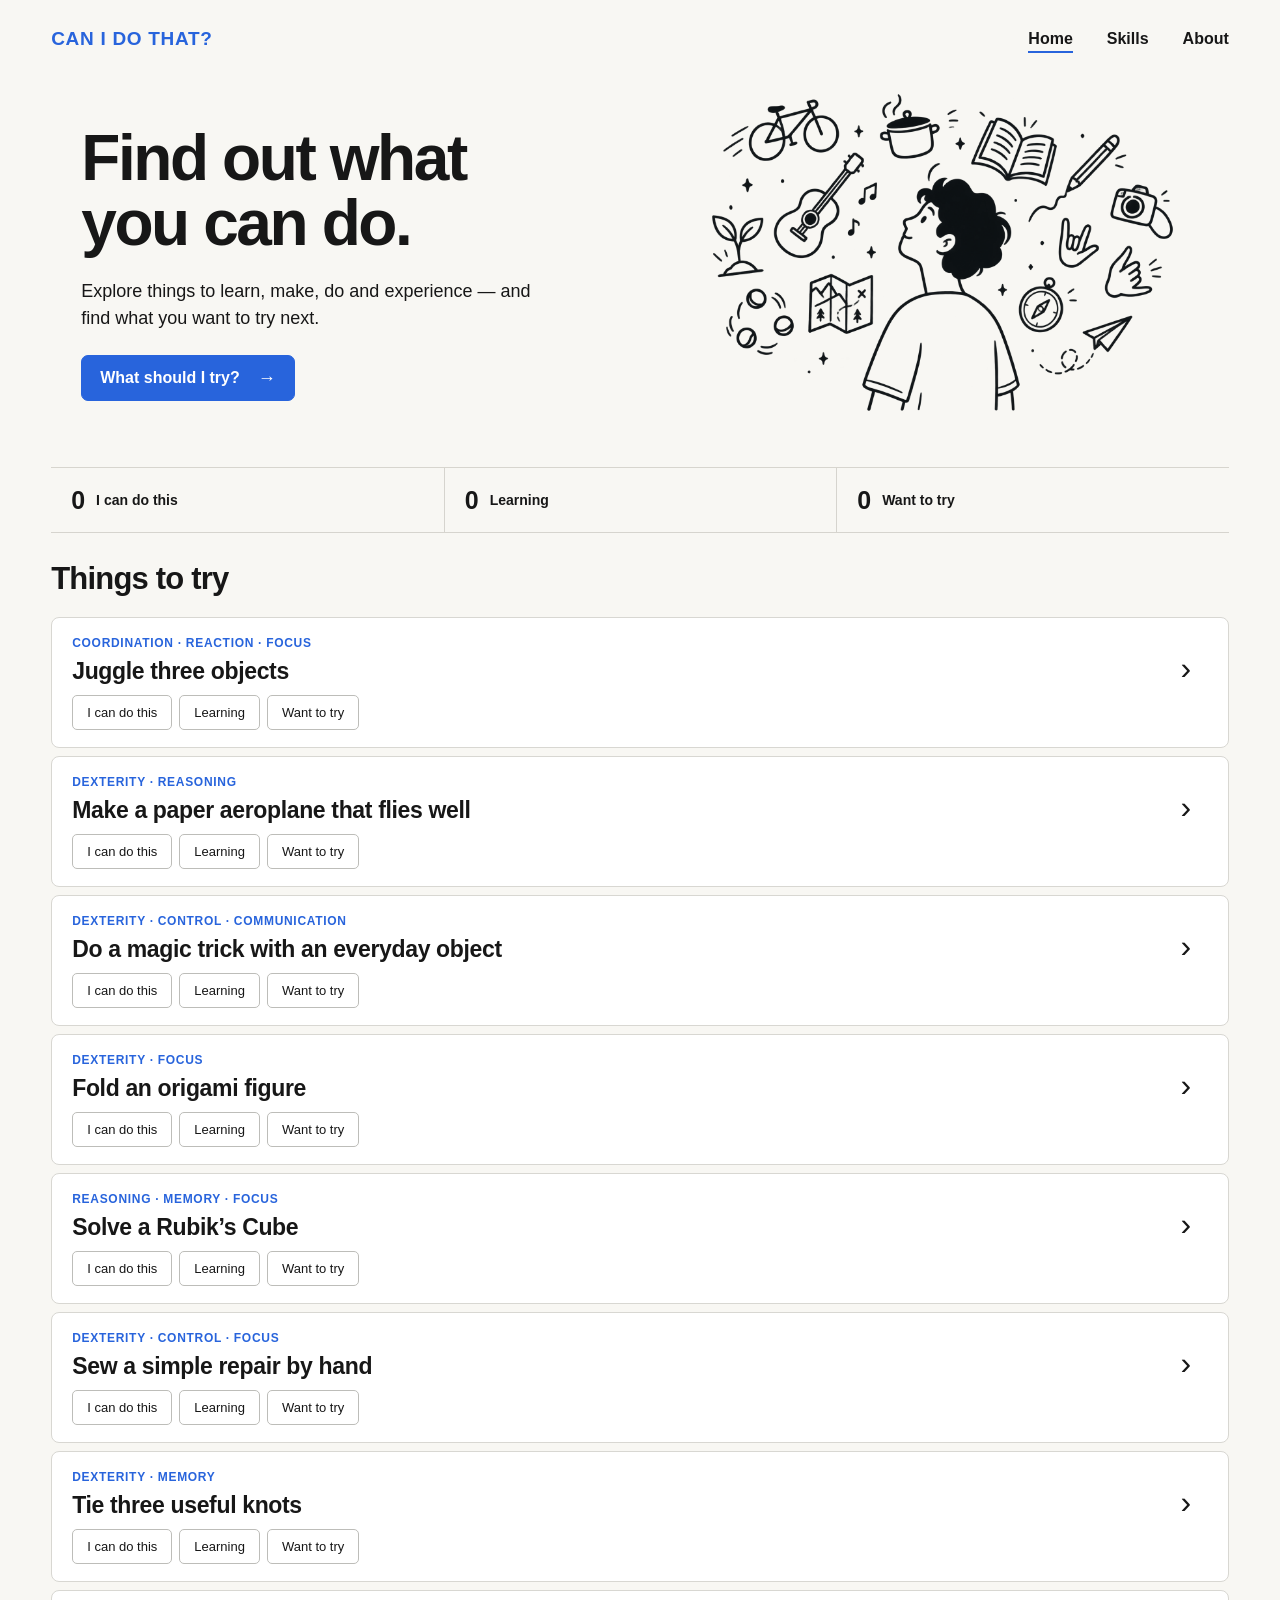
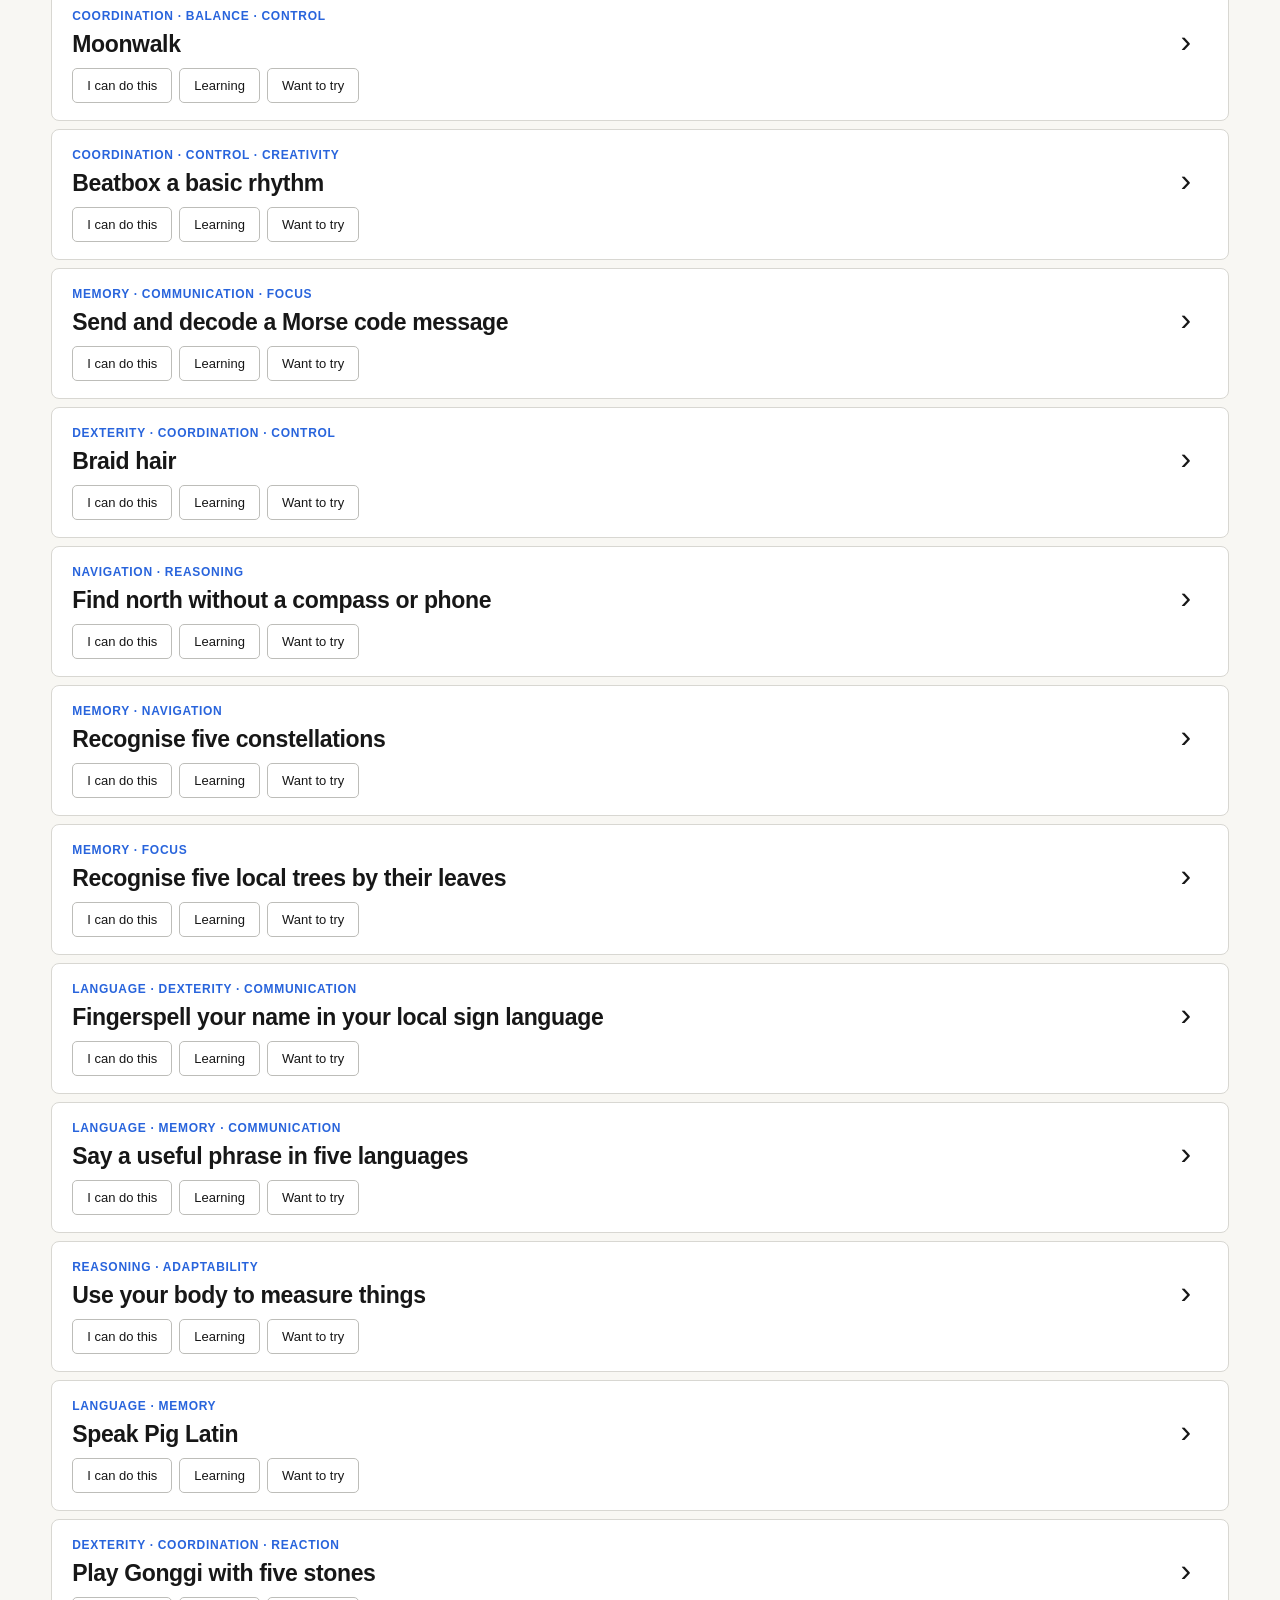
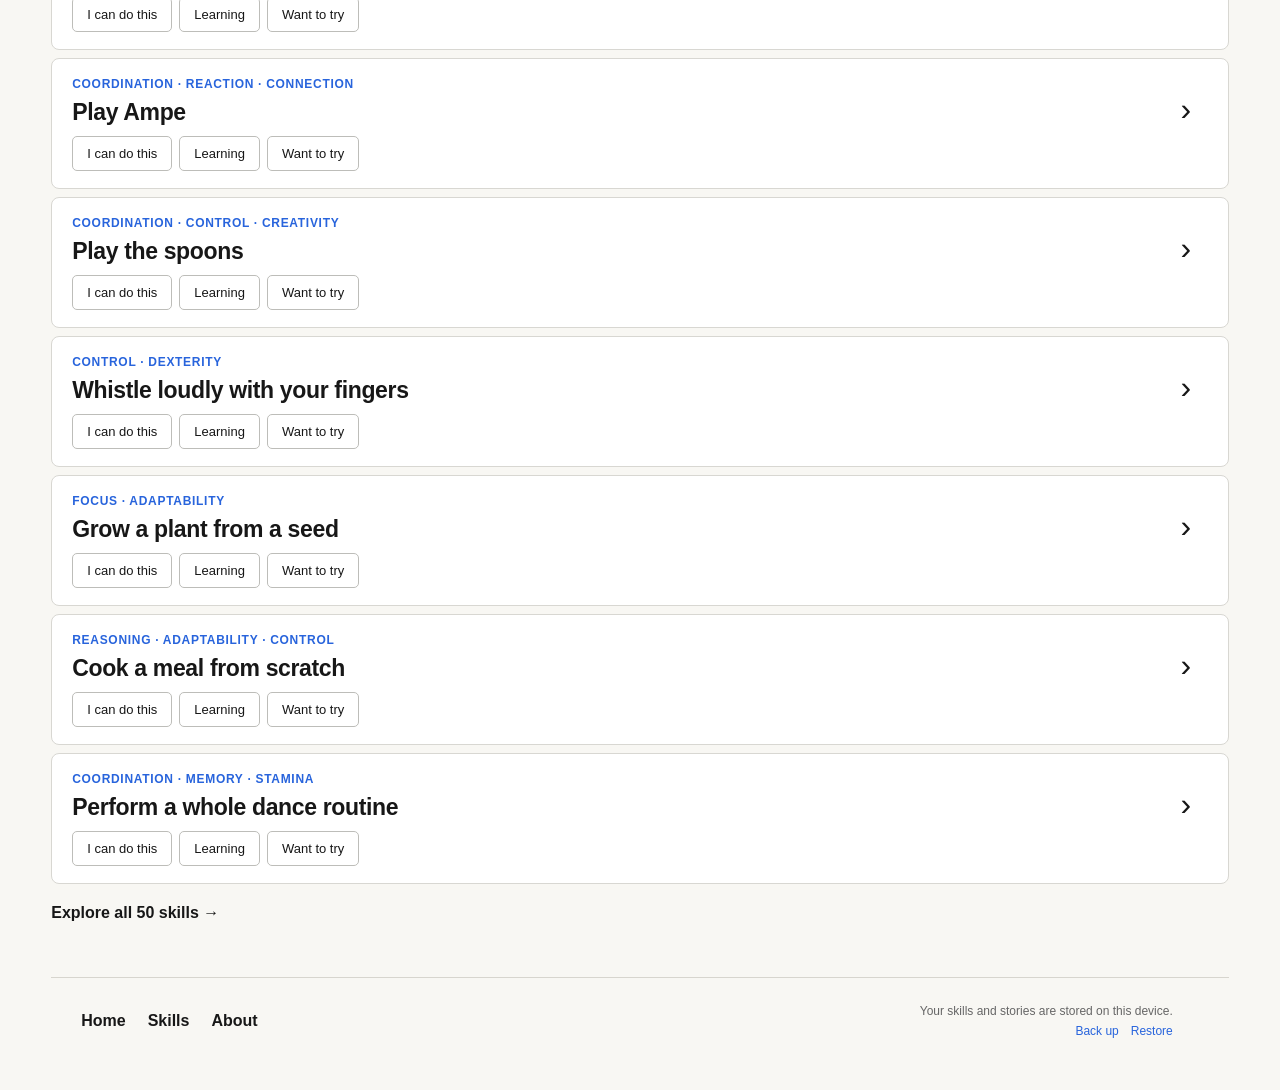
==== commit f39f4997: "Add files via upload" ====
--- a/index.html
+++ b/index.html
@@ -293,8 +293,9 @@
         class="dialog-close"
         type="button"
         data-close-dialog="tryDialog"
-      >
-        Close
+        aria-label="Close"
+      >
+        ×
       </button>
 
     </div>
@@ -374,8 +375,9 @@
         class="dialog-close"
         type="button"
         data-close-dialog="storyDialog"
-      >
-        Close
+        aria-label="Close"
+      >
+        ×
       </button>
 
     </div>
--- a/style.css
+++ b/style.css
@@ -261,7 +261,7 @@
 /* SKILLS */
 
 .skills-section {
-  padding: 28px 30px 0;
+  padding: 28px 0 0;
 }
 
 .skills-heading {
@@ -362,11 +362,14 @@
 }
 
 .skills-tools {
-  max-width: 520px;
+  width: 100%;
+  max-width: none;
 }
 
 .search-wrap {
   position: relative;
+  width: 100%;
+  max-width: 520px;
   min-width: 0;
 }
 
@@ -415,6 +418,7 @@
 /* FILTERS */
 
 .filter-block {
+  width: 100%;
   margin-top: 18px;
 }
 
@@ -428,6 +432,7 @@
   display: flex;
   flex-wrap: wrap;
   gap: 6px;
+  width: 100%;
 }
 
 .filter-button {
@@ -714,11 +719,16 @@
 }
 
 
-/* DIALOGS */
+/* DIALOGS — SHARED POPUP SYSTEM */
 
 .site-dialog {
+  position: fixed;
+  inset: 0;
   width: min(92%, 600px);
+  max-height: calc(100dvh - 32px);
+  margin: auto;
   padding: 26px;
+  overflow-y: auto;
   border: 1px solid #d1cfc8;
   border-radius: 10px;
   background: #f8f7f3;
@@ -732,22 +742,46 @@
 .dialog-heading {
   display: flex;
   justify-content: space-between;
+  align-items: flex-start;
   gap: 20px;
-  align-items: flex-start;
   margin-bottom: 18px;
+}
+
+.dialog-heading > div {
+  min-width: 0;
 }
 
 .dialog-heading h2 {
   margin: 4px 0 0;
   font-size: 29px;
+  line-height: 1.1;
   letter-spacing: -.6px;
 }
 
 .dialog-close {
+  width: 40px;
+  height: 40px;
+  display: flex;
+  align-items: center;
+  justify-content: center;
+  flex: 0 0 auto;
   border: 0;
+  padding: 0;
   background: transparent;
   color: #555;
-  padding: 4px;
+  font-size: 28px;
+  font-weight: 400;
+  line-height: 1;
+}
+
+.dialog-close:hover {
+  color: #171717;
+}
+
+.dialog-close:focus-visible {
+  outline: 2px solid #2864dc;
+  outline-offset: 2px;
+  border-radius: 4px;
 }
 
 .dialog-intro,
@@ -796,38 +830,55 @@
 
 /* RANDOM SUGGESTION */
 
-.suggestion-result {
+.suggestion-result,
+.about-challenge-result {
   margin-top: 0;
   padding-top: 0;
   border-top: 0;
 }
 
-.suggestion-result h3 {
+.suggestion-result h3,
+.about-challenge-result h3 {
+  max-width: 500px;
   margin: 6px 0 0;
   font-size: 23px;
   line-height: 1.14;
   letter-spacing: -.35px;
 }
 
-.suggestion-capabilities {
+.suggestion-capabilities,
+.about-challenge-capabilities {
   margin: 0;
   color: #2864dc;
   font-size: 12px;
   font-weight: 800;
+  line-height: 1.5;
   letter-spacing: .6px;
   text-transform: uppercase;
 }
 
-.suggestion-buttons {
-  display: flex;
+.suggestion-buttons,
+.about-challenge-actions {
+  display: flex;
+  align-items: center;
+  flex-wrap: wrap;
   gap: 10px;
   margin-top: 18px;
 }
 
-.suggestion-buttons > button:last-child {
+.suggestion-buttons > button:last-child,
+.about-challenge-secondary {
   border: 0;
+  padding: 6px 0;
   background: transparent;
   color: #555;
+  font-size: 14px;
+}
+
+.suggestion-buttons > button:last-child:hover,
+.about-challenge-secondary:hover {
+  color: #2864dc;
+  text-decoration: underline;
 }
 
 
@@ -1067,58 +1118,27 @@
 /* ABOUT CHALLENGE */
 
 .about-challenge-dialog {
-  width: min(92%, 570px);
-  padding: 24px 26px 27px;
-}
-
-.about-challenge-close-row {
-  display: flex;
-  justify-content: flex-end;
-  margin-bottom: 14px;
-}
-
-.about-challenge-result h3 {
-  max-width: 500px;
-  margin: 7px 0 0;
-  font-size: 30px;
-  line-height: 1.13;
-  letter-spacing: -.55px;
-}
-
-.about-challenge-capabilities {
-  margin: 0;
-  color: #2864dc;
-  font-size: 12px;
-  font-weight: 800;
-  line-height: 1.5;
-  letter-spacing: .7px;
-  text-transform: uppercase;
-}
-
-.about-challenge-actions {
-  display: flex;
-  align-items: center;
-  flex-wrap: wrap;
-  gap: 18px;
-  margin-top: 22px;
-}
-
-.about-challenge-secondary {
-  border: 0;
-  padding: 6px 0;
-  background: transparent;
-  color: #555;
-  font-size: 14px;
-}
-
-.about-challenge-secondary:hover {
-  color: #2864dc;
-  text-decoration: underline;
+  position: fixed;
+  inset: 0;
+  width: min(92%, 600px);
+  max-height: calc(100dvh - 32px);
+  margin: auto;
+  padding: 26px;
+}
+
+.about-challenge-close {
+  position: absolute;
+  top: 16px;
+  right: 16px;
+}
+
+.about-challenge-result {
+  padding-right: 42px;
 }
 
 .about-challenge-all {
   display: inline-flex;
-  margin-top: 22px;
+  margin-top: 20px;
   color: #171717;
   font-size: 14px;
   font-weight: 700;
@@ -1131,6 +1151,7 @@
 
 .about-challenge-empty {
   margin: 2px 0 0;
+  padding-right: 42px;
   color: #555;
   font-size: 15px;
   line-height: 1.5;
@@ -1209,18 +1230,81 @@
     align-items: flex-start;
   }
 
+
+  /* MOBILE HUMAN CAPABILITY FILTERS */
+
+  .capability-filters {
+    display: flex;
+    flex-wrap: nowrap;
+    gap: 6px;
+    overflow-x: auto;
+    overflow-y: hidden;
+    width: 100%;
+    padding-bottom: 6px;
+    -webkit-overflow-scrolling: touch;
+    scrollbar-width: none;
+  }
+
+  .capability-filters::-webkit-scrollbar {
+    display: none;
+  }
+
+  .filter-button {
+    flex: 0 0 auto;
+    white-space: nowrap;
+  }
+
+
+  /* MOBILE SKILL CARDS */
+
   .skill-card {
-    padding-right: 58px;
+    padding: 16px;
+  }
+
+  .capabilities,
+  .skill-card h3 {
+    padding-right: 38px;
   }
 
   .skill-toggle {
-    right: 7px;
+    right: 6px;
+    top: 42px;
+    width: 40px;
+    height: 40px;
+    font-size: 28px;
+  }
+
+  .skill-card h3 {
+    font-size: 21px;
+    line-height: 1.15;
+  }
+
+  .capabilities {
+    font-size: 11px;
+    line-height: 1.45;
+    letter-spacing: .6px;
+  }
+
+  .status-buttons {
+    display: flex;
+    flex-wrap: wrap;
+    gap: 6px;
+    margin-top: 14px;
   }
 
   .status-buttons button {
-    min-height: 44px;
-    flex: 1 1 auto;
-  }
+    flex: 0 0 auto;
+    width: auto;
+    min-width: 0;
+    min-height: 36px;
+    padding: 6px 9px;
+    font-size: 11px;
+    line-height: 1.15;
+    white-space: nowrap;
+  }
+
+
+  /* FOOTER */
 
   .site-footer {
     grid-template-columns: 1fr;
@@ -1236,7 +1320,11 @@
     justify-content: flex-start;
   }
 
-  .site-dialog {
+
+  /* DIALOGS */
+
+  .site-dialog,
+  .about-challenge-dialog {
     width: calc(100% - 24px);
     padding: 20px;
   }
@@ -1245,9 +1333,22 @@
     font-size: 27px;
   }
 
+  .about-challenge-close {
+    top: 10px;
+    right: 10px;
+  }
+
+  .about-challenge-result,
+  .about-challenge-empty {
+    padding-right: 38px;
+  }
+
   .custom-status-button {
     flex: 1 1 auto;
   }
+
+
+  /* ABOUT */
 
   .about-action-strip {
     flex-wrap: wrap;
@@ -1263,18 +1364,6 @@
     font-size: clamp(29px, 8vw, 40px);
   }
 
-  .about-challenge-dialog {
-    padding: 22px 20px 24px;
-  }
-
-  .about-challenge-result h3 {
-    font-size: 26px;
-  }
-
-  .about-challenge-actions {
-    gap: 15px;
-  }
-
   .about-challenge-arrow:hover {
     transform: none;
   }
@@ -1298,5 +1387,4 @@
   .about-action-strip span {
     font-size: 20px;
   }
-
 }
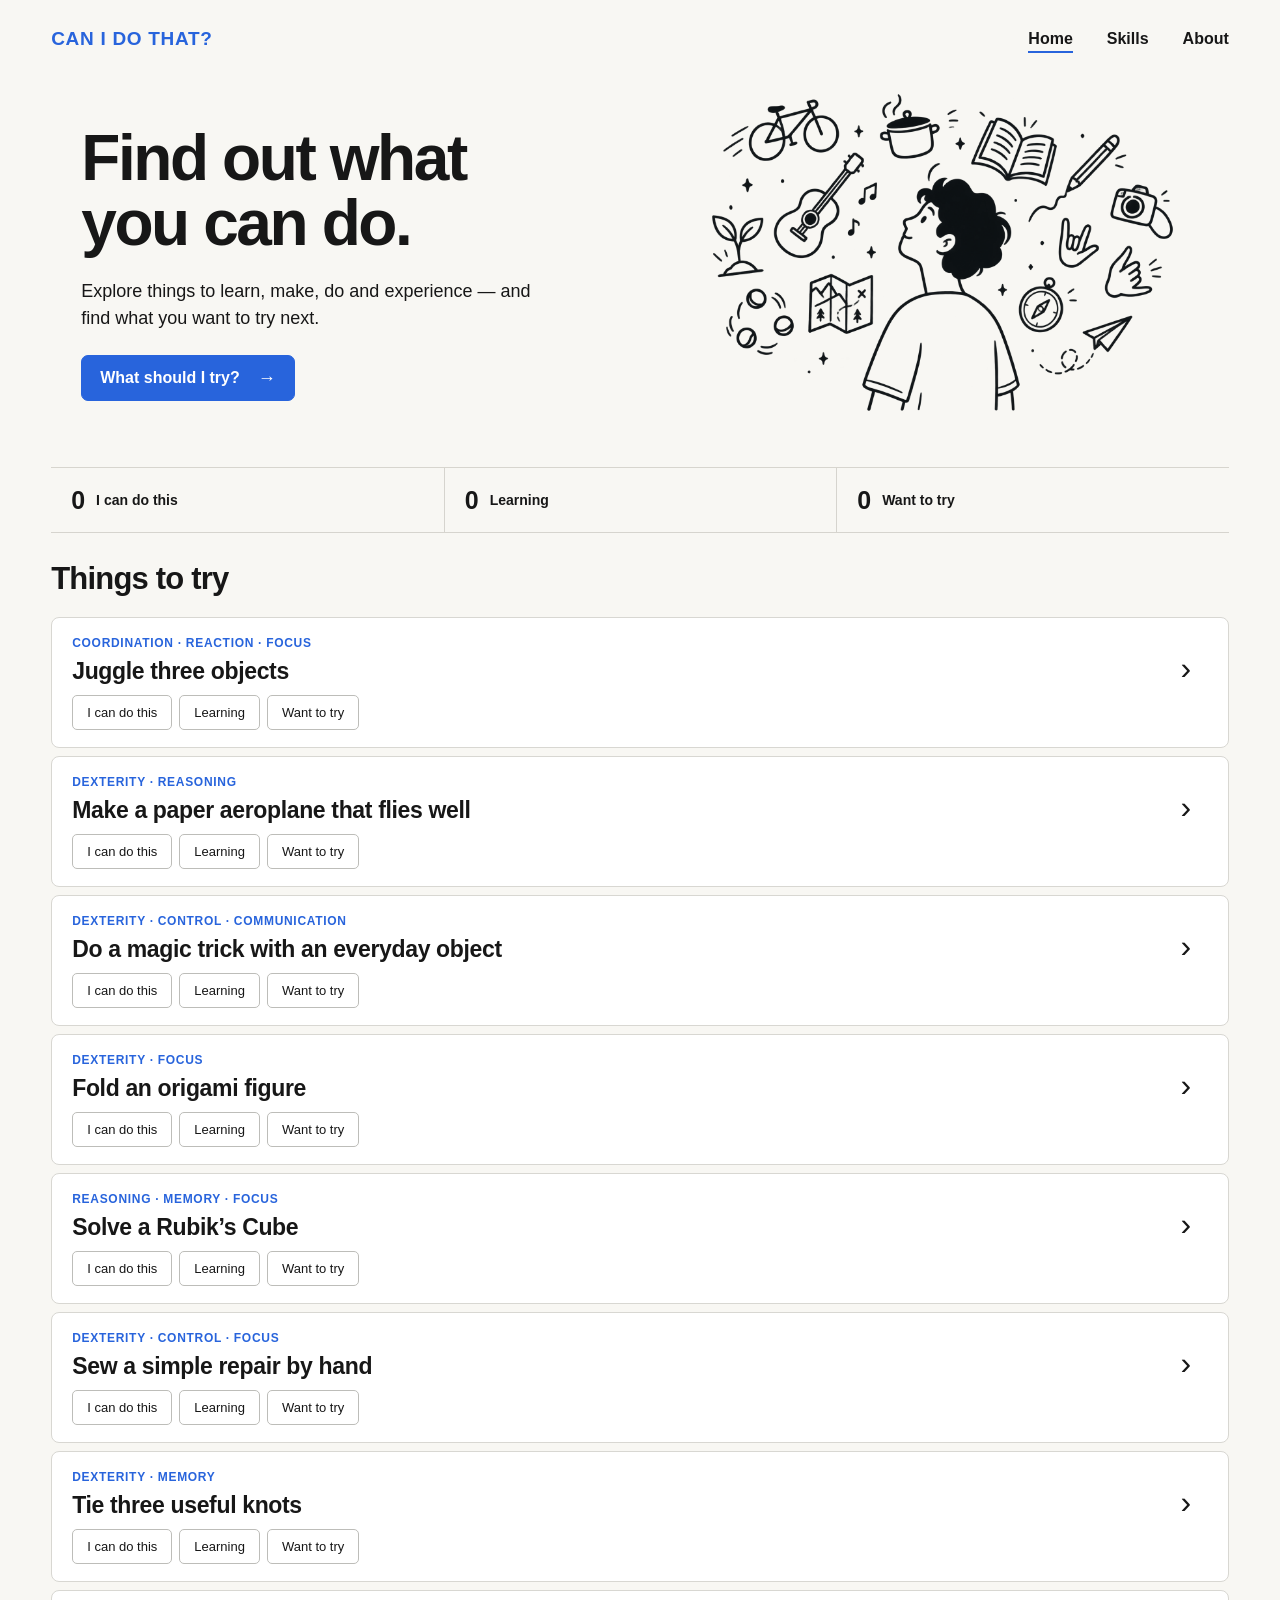
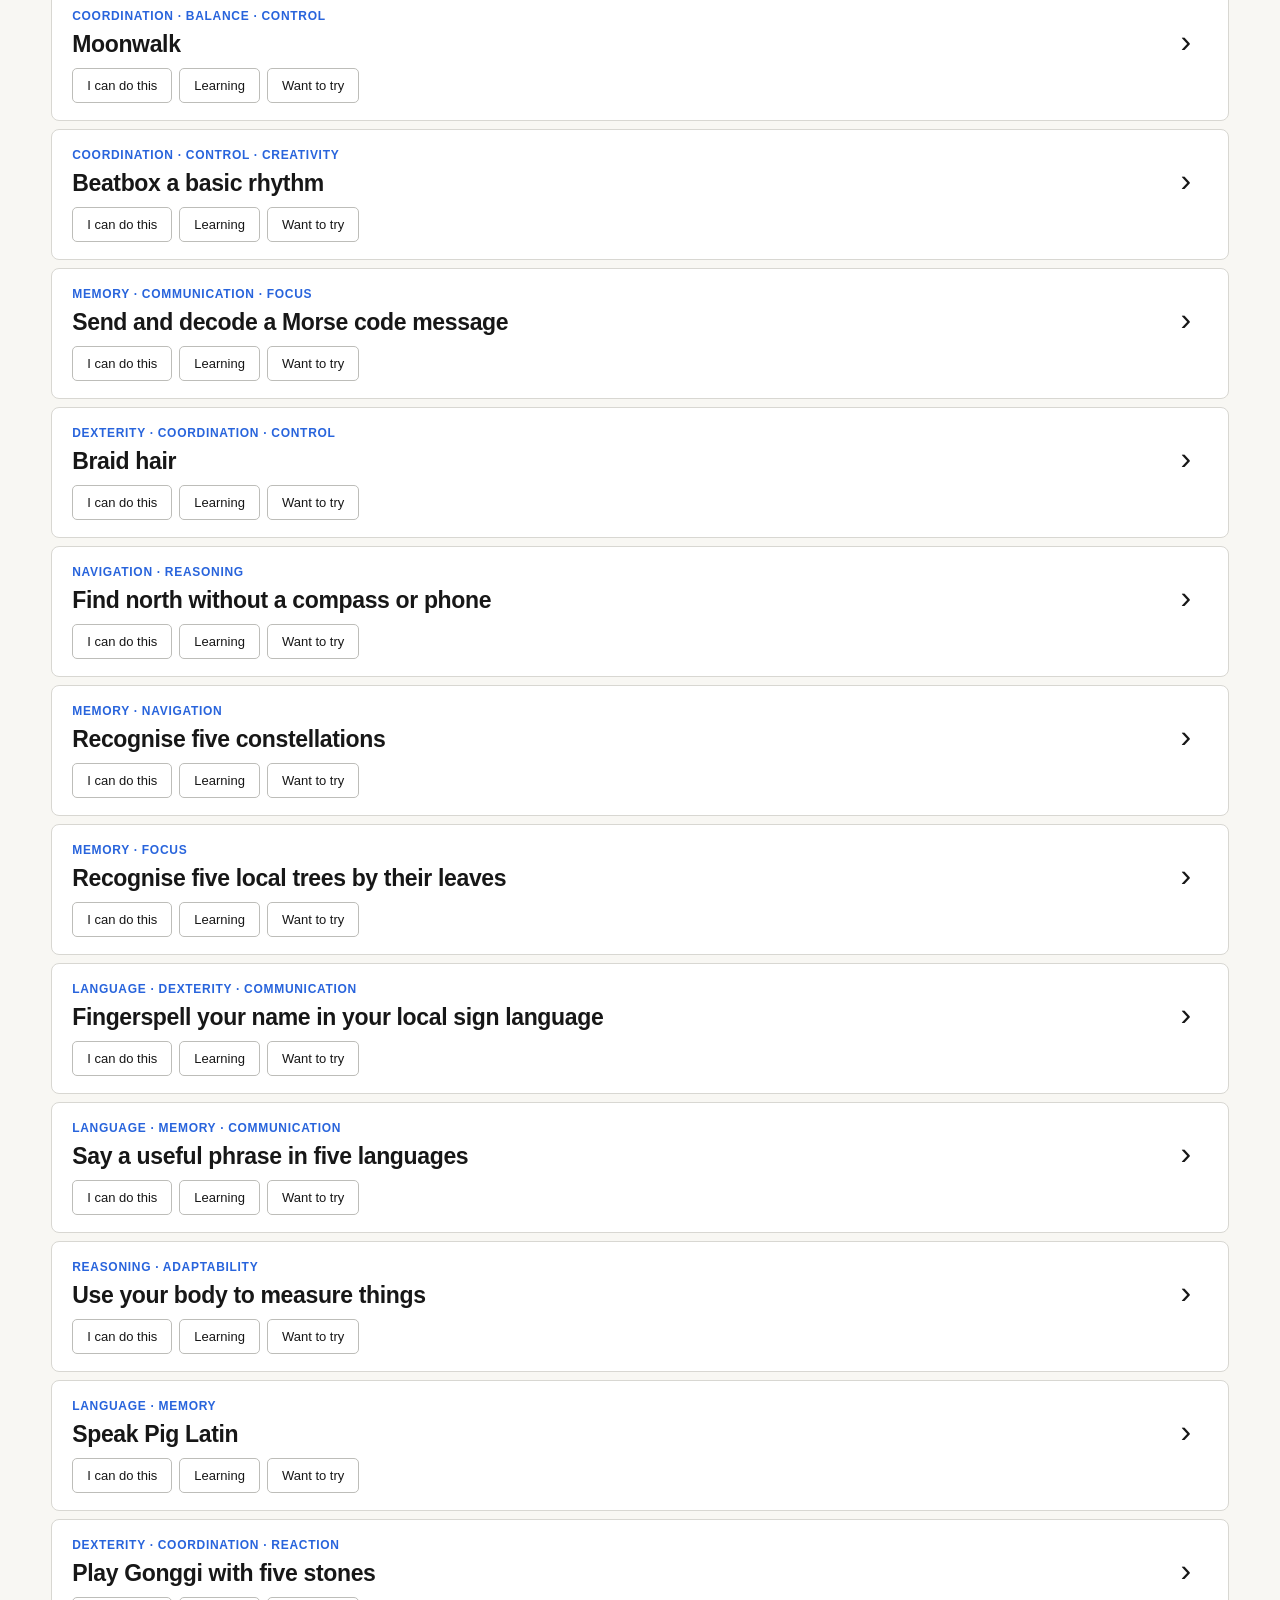
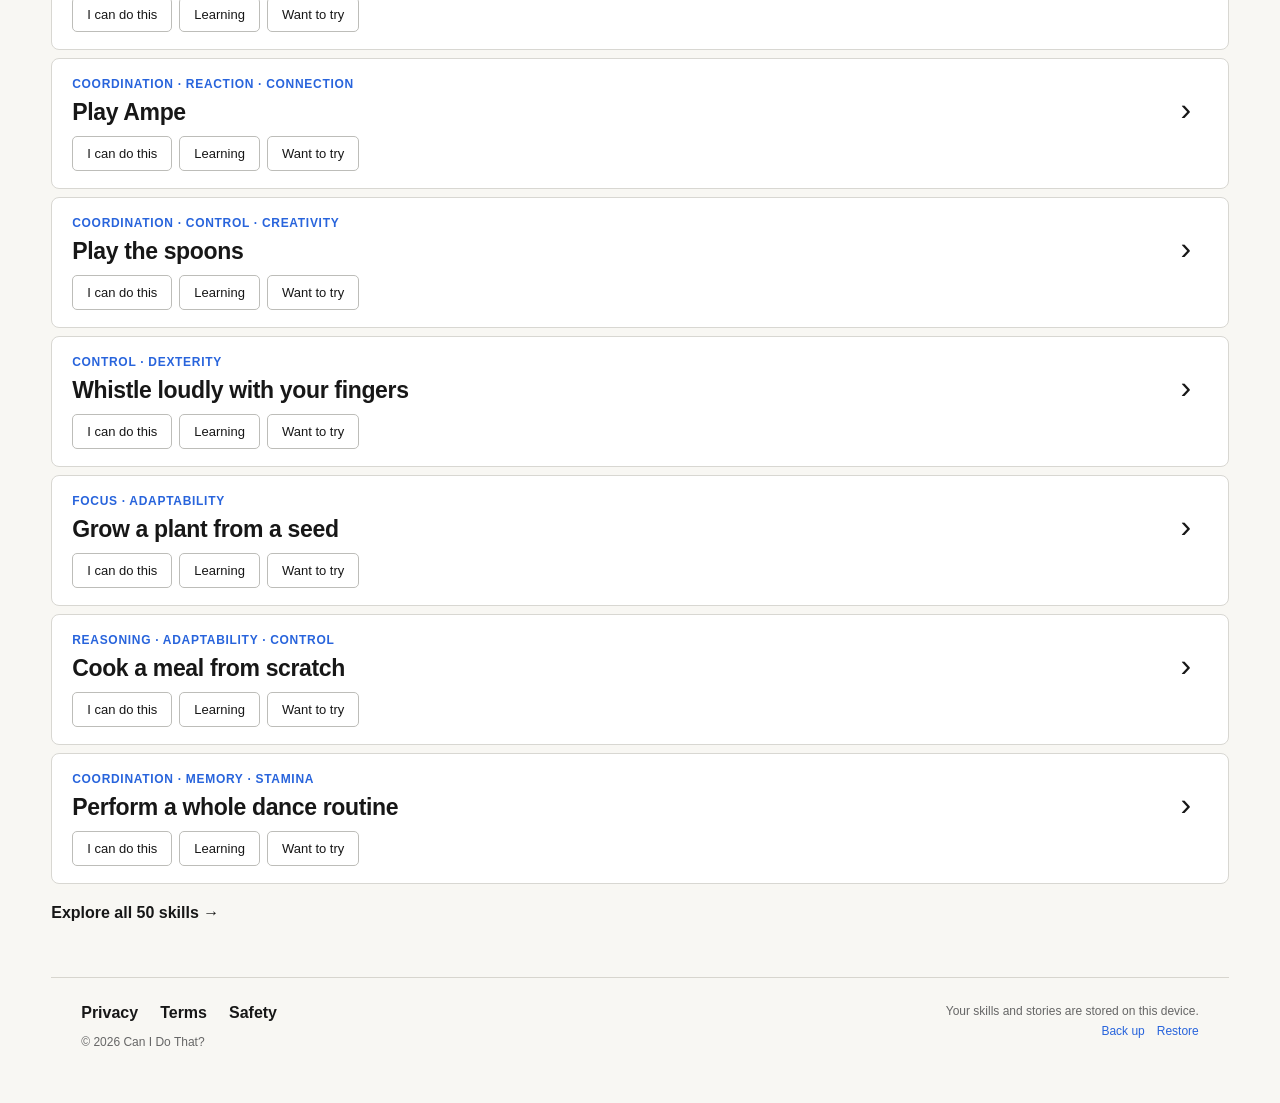
==== commit 7893fea4: "Add files via upload" ====
--- a/index.html
+++ b/index.html
@@ -210,24 +210,33 @@
 
     <footer class="site-footer">
 
-      <nav
-        class="footer-nav"
-        aria-label="Footer navigation"
-      >
-
-        <a href="./index.html">
-          Home
-        </a>
-
-        <a href="./skills.html">
-          Skills
-        </a>
-
-        <a href="./about.html">
-          About
-        </a>
-
-      </nav>
+      <div class="footer-main">
+
+        <nav
+          class="footer-nav"
+          aria-label="Footer navigation"
+        >
+
+          <a href="./privacy.html">
+            Privacy
+          </a>
+
+          <a href="./terms.html">
+            Terms
+          </a>
+
+          <a href="./safety.html">
+            Safety
+          </a>
+
+        </nav>
+
+
+        <p class="footer-copyright">
+          © 2026 Can I Do That?
+        </p>
+
+      </div>
 
 
       <div class="data-note">
@@ -281,13 +290,8 @@
     <div class="dialog-heading">
 
       <div>
-
-        <h2>
-          Something to try
-        </h2>
-
-      </div>
-
+        <h2>Something to try</h2>
+      </div>
 
       <button
         class="dialog-close"
@@ -311,7 +315,6 @@
         class="suggestion-capabilities"
       ></p>
 
-
       <h3 id="suggestionName"></h3>
 
 
@@ -324,7 +327,6 @@
         >
           Want to try
         </button>
-
 
         <button
           id="anotherSuggestionButton"
@@ -386,13 +388,8 @@
     <form id="storyForm">
 
       <label for="storyWhen">
-
         When
-
-        <span class="optional">
-          (optional)
-        </span>
-
+        <span class="optional">(optional)</span>
       </label>
 
       <input
@@ -402,13 +399,8 @@
 
 
       <label for="storyWho">
-
         Who were you with?
-
-        <span class="optional">
-          (optional)
-        </span>
-
+        <span class="optional">(optional)</span>
       </label>
 
       <input
@@ -418,13 +410,8 @@
 
 
       <label for="storyWhere">
-
         Where?
-
-        <span class="optional">
-          (optional)
-        </span>
-
+        <span class="optional">(optional)</span>
       </label>
 
       <input
@@ -434,18 +421,11 @@
 
 
       <label for="storyMemory">
-
         What do you remember?
-
-        <span class="optional">
-          (optional)
-        </span>
-
+        <span class="optional">(optional)</span>
       </label>
 
-      <textarea
-        id="storyMemory"
-      ></textarea>
+      <textarea id="storyMemory"></textarea>
 
 
       <div class="story-form-actions">
@@ -456,7 +436,6 @@
         >
           Save story
         </button>
-
 
         <button
           id="deleteStoryButton"
--- a/style.css
+++ b/style.css
@@ -680,17 +680,36 @@
   padding: 26px 30px 10px;
   border-top: 1px solid #d7d5ce;
   display: grid;
-  grid-template-columns: auto 1fr auto;
-  align-items: center;
+  grid-template-columns: auto 1fr;
+  align-items: start;
   gap: 26px;
 }
 
+.footer-main {
+  display: flex;
+  flex-direction: column;
+  gap: 12px;
+}
+
 .footer-nav {
   display: flex;
+  flex-wrap: wrap;
   gap: 22px;
 }
 
+.footer-nav a[aria-current="page"] {
+  text-decoration: underline;
+}
+
+.footer-copyright {
+  margin: 0;
+  color: #666;
+  font-size: 12px;
+  line-height: 1.4;
+}
+
 .data-note {
+  justify-self: end;
   text-align: right;
   color: #666;
   font-size: 12px;
@@ -714,6 +733,10 @@
   font-size: 12px;
 }
 
+.data-actions button:hover {
+  text-decoration: underline;
+}
+
 .restore-input {
   display: none;
 }
@@ -722,13 +745,8 @@
 /* DIALOGS — SHARED POPUP SYSTEM */
 
 .site-dialog {
-  position: fixed;
-  inset: 0;
   width: min(92%, 600px);
-  max-height: calc(100dvh - 32px);
-  margin: auto;
   padding: 26px;
-  overflow-y: auto;
   border: 1px solid #d1cfc8;
   border-radius: 10px;
   background: #f8f7f3;
@@ -1118,11 +1136,8 @@
 /* ABOUT CHALLENGE */
 
 .about-challenge-dialog {
-  position: fixed;
-  inset: 0;
+  position: relative;
   width: min(92%, 600px);
-  max-height: calc(100dvh - 32px);
-  margin: auto;
   padding: 26px;
 }
 
@@ -1155,6 +1170,95 @@
   color: #555;
   font-size: 15px;
   line-height: 1.5;
+}
+
+
+/* LEGAL PAGES */
+
+.legal-page {
+  max-width: 900px;
+  margin: 0 auto;
+  padding: 52px 30px 30px;
+}
+
+.legal-page-header {
+  padding-bottom: 30px;
+  border-bottom: 1px solid #d7d5ce;
+}
+
+.legal-page-header h1 {
+  margin: 4px 0 10px;
+  font-size: clamp(40px, 5vw, 64px);
+  line-height: 1.05;
+  letter-spacing: -2px;
+}
+
+.legal-updated {
+  margin: 0;
+  color: #666;
+  font-size: 13px;
+}
+
+.legal-content {
+  max-width: 760px;
+  padding-top: 36px;
+}
+
+.legal-intro {
+  margin: 0 0 46px;
+  font-size: 21px;
+  font-weight: 700;
+  line-height: 1.5;
+}
+
+.legal-content section {
+  margin-bottom: 42px;
+}
+
+.legal-content section:last-child {
+  margin-bottom: 0;
+}
+
+.legal-content h2 {
+  margin: 0 0 14px;
+  font-size: 24px;
+  line-height: 1.2;
+  letter-spacing: -.4px;
+}
+
+.legal-content p {
+  margin: 0 0 16px;
+  font-size: 16px;
+  line-height: 1.7;
+}
+
+.legal-content p:last-child {
+  margin-bottom: 0;
+}
+
+.legal-content ul {
+  margin: 4px 0 20px;
+  padding-left: 22px;
+}
+
+.legal-content li {
+  margin-bottom: 8px;
+  font-size: 16px;
+  line-height: 1.6;
+}
+
+.legal-content strong {
+  font-weight: 700;
+}
+
+.legal-content a {
+  color: #2864dc;
+}
+
+body[data-page="privacy"] .site-footer,
+body[data-page="terms"] .site-footer,
+body[data-page="safety"] .site-footer {
+  margin-top: 40px;
 }
 
 
@@ -1309,10 +1413,20 @@
   .site-footer {
     grid-template-columns: 1fr;
     align-items: start;
+    gap: 24px;
     padding: 22px 18px 0;
   }
 
+  .footer-main {
+    gap: 10px;
+  }
+
+  .footer-nav {
+    gap: 18px;
+  }
+
   .data-note {
+    justify-self: start;
     text-align: left;
   }
 
@@ -1367,6 +1481,43 @@
   .about-challenge-arrow:hover {
     transform: none;
   }
+
+
+  /* LEGAL PAGES */
+
+  .legal-page {
+    padding: 38px 18px 20px;
+  }
+
+  .legal-page-header {
+    padding-bottom: 24px;
+  }
+
+  .legal-page-header h1 {
+    font-size: clamp(40px, 12vw, 54px);
+  }
+
+  .legal-content {
+    padding-top: 28px;
+  }
+
+  .legal-intro {
+    margin-bottom: 38px;
+    font-size: 19px;
+  }
+
+  .legal-content section {
+    margin-bottom: 36px;
+  }
+
+  .legal-content h2 {
+    font-size: 22px;
+  }
+
+  .legal-content p,
+  .legal-content li {
+    font-size: 15px;
+  }
 }
 
 
@@ -1387,4 +1538,8 @@
   .about-action-strip span {
     font-size: 20px;
   }
+
+  .footer-nav {
+    gap: 14px;
+  }
 }
